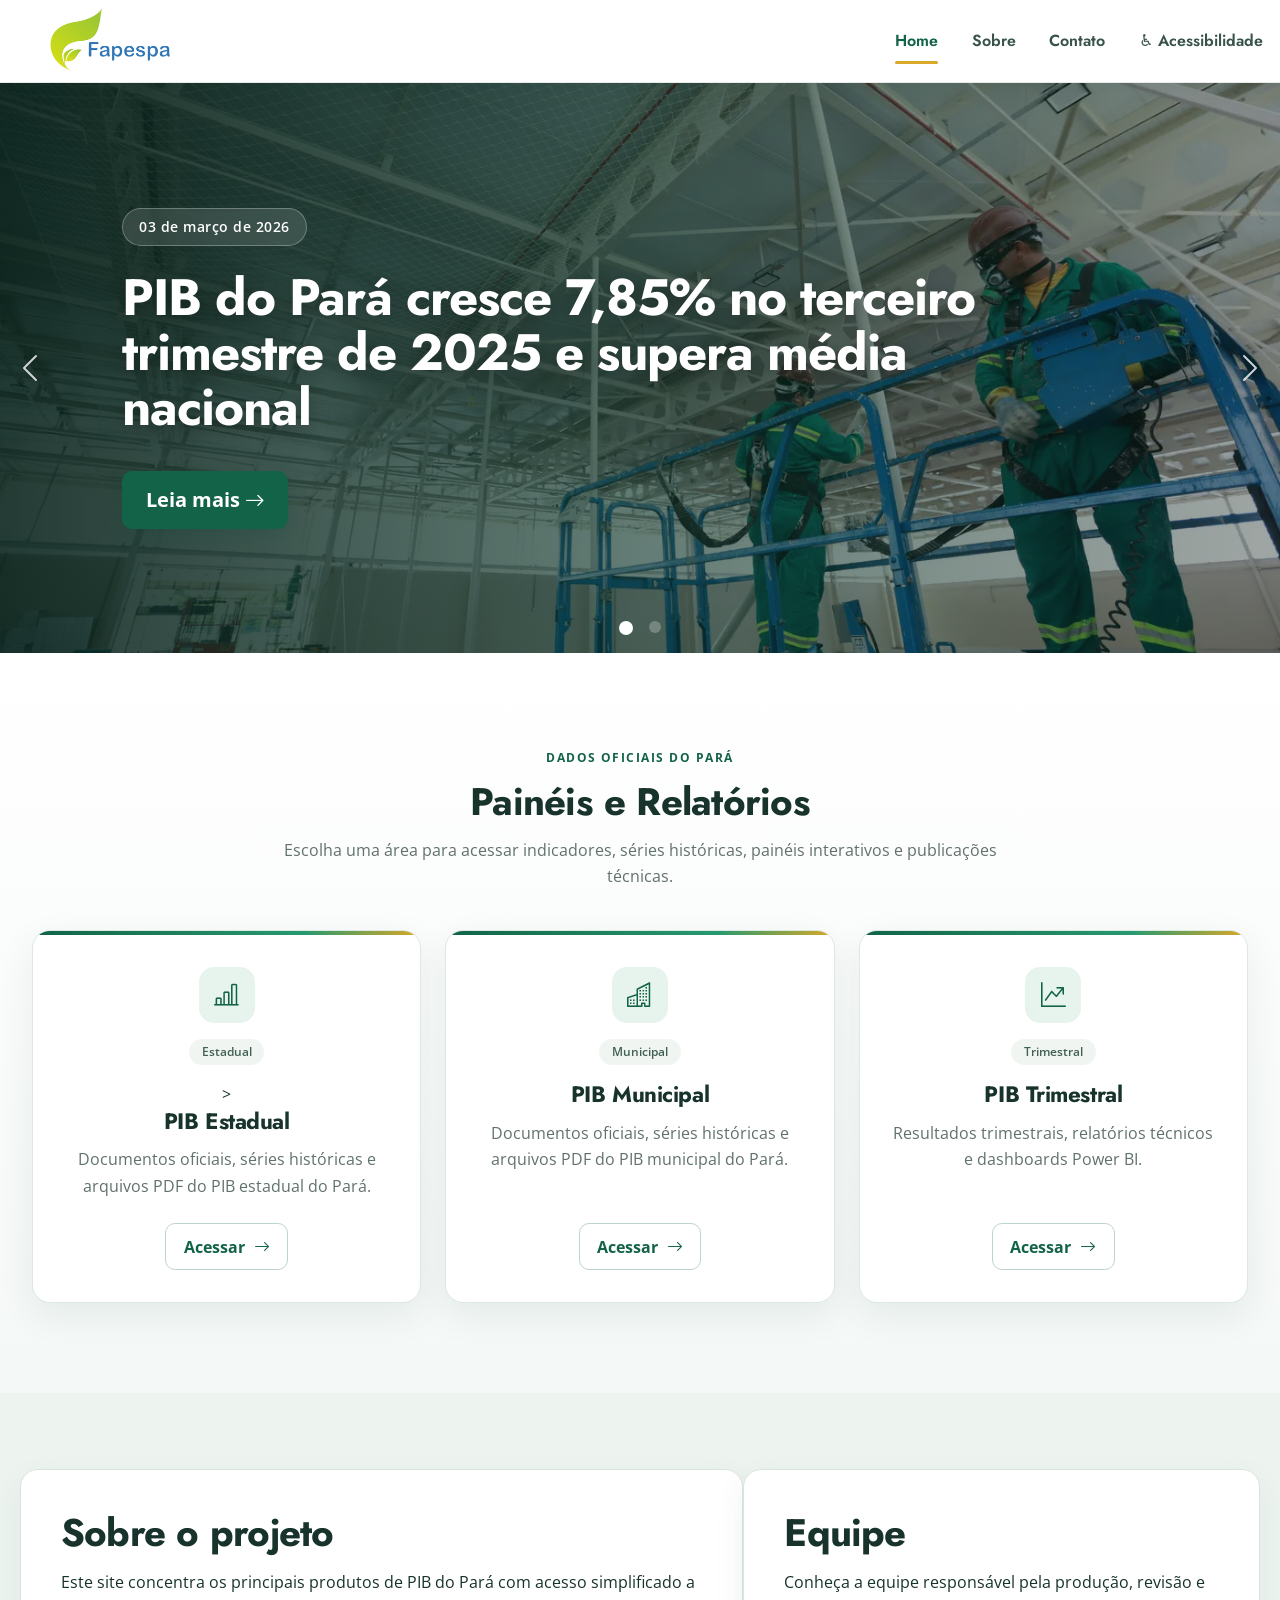
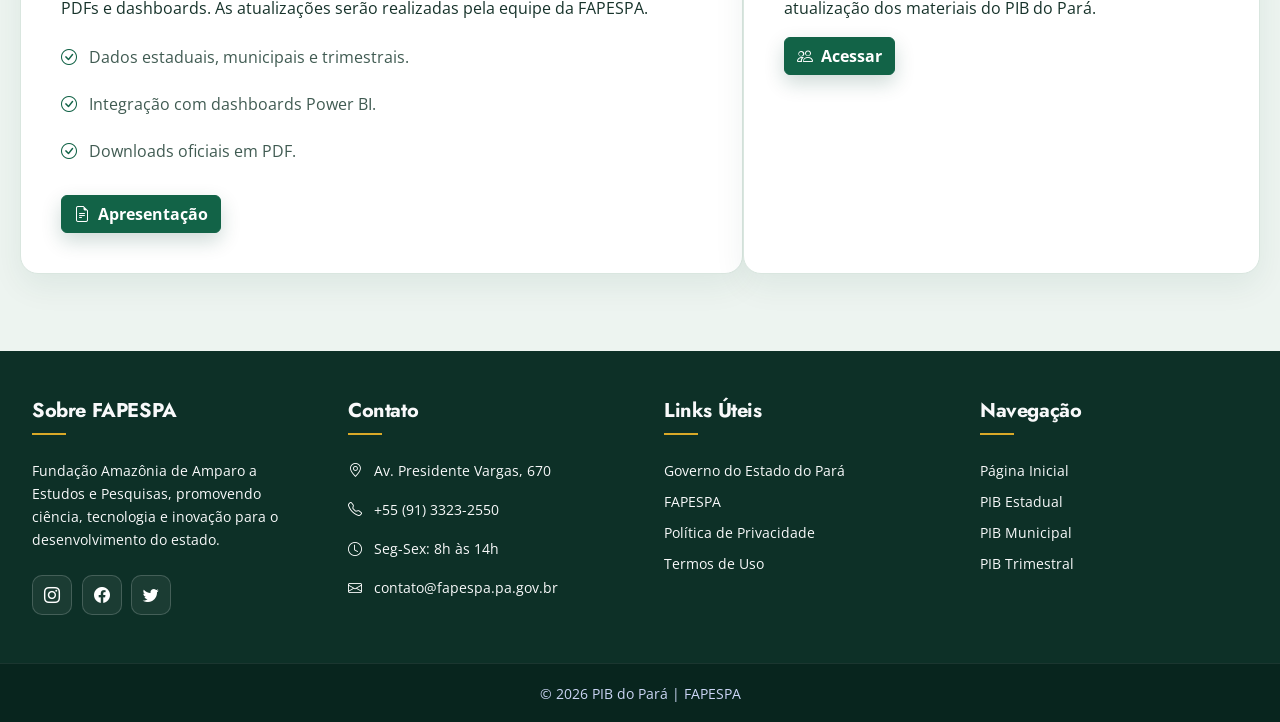
==== index.html @ d7a6f89f "Atualização do modal apresentação I" ====
<!-- 
  ========================================
  SITE PIB DO PARÁ - PÁGINA PRINCIPAL
  ========================================
  
  Este arquivo é a página inicial (index.html) do portal PIB do Pará.
  Ele contém toda a estrutura HTML que organiza e exibe o conteúdo do site.
-->

<!DOCTYPE html>
<!-- Declaração do tipo de documento HTML5 - informa ao navegador que este é um documento HTML moderno -->

<html lang="pt-br">
<!-- Tag raiz do documento HTML. O atributo lang="pt-br" indica que o conteúdo está em português brasileiro,
     ajudando leitores de tela e mecanismos de busca a identificarem o idioma -->

<head>
  <!-- A seção <head> contém metadados e recursos que não são exibidos diretamente na página,
       mas são essenciais para o funcionamento, SEO e carregamento de estilos/fontes -->

  <!-- ========== METADADOS BÁSICOS ========== -->

  <meta charset="utf-8" />
  <!-- Define a codificação de caracteres como UTF-8, permitindo acentos, símbolos especiais e caracteres de todos os idiomas -->

  <meta name="viewport" content="width=device-width, initial-scale=1" />
  <!-- Configuração essencial para responsividade (design adaptável a diferentes telas).
       width=device-width: faz a largura da página se ajustar à largura da tela do dispositivo
       initial-scale=1: define o zoom inicial como 100% (sem ampliação ou redução) -->

  <title>PIB do Pará | FAPESPA</title>
  <!-- Título que aparece na aba do navegador e é usado por mecanismos de busca como Google -->

  <meta name="description" content="PIB do Pará: estadual, municipal e trimestral. Dashboards e PDFs oficiais." />
  <!-- Descrição curta do site que aparece nos resultados de busca do Google.
       Importante para SEO (otimização para mecanismos de busca) -->

  <!-- ========== OTIMIZAÇÃO DE FONTES (GOOGLE FONTS) ========== -->

  <link rel="preconnect" href="https://fonts.googleapis.com" />
  <link rel="preconnect" href="https://fonts.gstatic.com" crossorigin />
  <!-- Estas tags "preconnect" estabelecem conexão antecipada com os servidores do Google Fonts,
       acelerando o carregamento das fontes ao estabelecer a conexão TCP antes de baixar os arquivos -->

  <link href="https://fonts.googleapis.com/css2?family=Jost:wght@500;600;700&family=Open+Sans:wght@400;600&display=swap"
    rel="stylesheet" />
  <!-- Importa duas famílias de fontes do Google:
       - Jost: usada para títulos e cabeçalhos (pesos 500, 600, 700)
       - Open Sans: usada para textos do corpo (pesos 400, 600)
       display=swap: mostra texto em fonte padrão enquanto a fonte personalizada carrega, evitando tela em branco -->

  <!-- ========== BIBLIOTECAS CSS EXTERNAS ========== -->

  <link href="https://cdn.jsdelivr.net/npm/bootstrap@5.3.2/dist/css/bootstrap.min.css" rel="stylesheet" />
  <!-- Bootstrap 5.3.2: framework CSS que fornece componentes prontos (botões, cards, grid, navbar, etc)
       CDN (Content Delivery Network): servidor externo otimizado para distribuição rápida de arquivos -->

  <link href="https://cdn.jsdelivr.net/npm/bootstrap-icons@1.11.3/font/bootstrap-icons.css" rel="stylesheet" />
  <!-- Bootstrap Icons: biblioteca de ícones vetoriais (como check-circle, people, arrow-up, etc)
       Usados em todo o site para melhorar a comunicação visual -->

  <link href="css/style.css" rel="stylesheet" />
  <!-- Arquivo CSS personalizado do site, contendo estilos específicos que complementam ou sobrescrevem o Bootstrap -->

</head>

<body class="home-page">
  <!-- A seção <body> contém todo o conteúdo visível da página -->

  <!-- ========================================
       NAVEGAÇÃO (NAVBAR)
       ======================================== -->

  <nav class="navbar navbar-expand-lg bg-white navbar-light sticky-top p-0" id="navbar">
    <!-- Barra de navegação principal do site
         - navbar: classe Bootstrap para criar menu de navegação
         - navbar-expand-lg: menu colapsa em telas menores que "large" (992px), mostrando ícone hambúrguer
         - bg-white: fundo branco
         - navbar-light: texto escuro (para contraste com fundo claro)
         - sticky-top: menu fica fixo no topo ao rolar a página
         - p-0: remove padding padrão
         - id="navbar": identificador único para possível manipulação via JavaScript -->

    <a href="https://www.fapespa.pa.gov.br/" target="_blank" rel="noopener noreferrer"
      class="navbar-brand d-flex align-items-center px-4 px-lg-5">
      <!-- Link da logo/marca da FAPESPA
           - target="_blank": abre em nova aba
           - navbar-brand: estilo Bootstrap para logo
           - d-flex align-items-center: usa Flexbox para alinhar verticalmente ao centro
           - px-4 px-lg-5: padding horizontal de 4 unidades (mobile) e 5 unidades (large screens) -->

      <img src="img/fapespa2.png" alt="FAPESPA - Fundação Amazônia de Amparo a Estudos e Pesquisas" class="navbar-logo"
        data-i18n-alt="nav_fapespa">
      <!-- Logo da instituição em imagem
           - navbar-logo: classe personalizada para estilos no CSS
           - alt: texto alternativo para acessibilidade e SEO
           - data-i18n-alt: atributo personalizado para internações futuras -->
    </a>

    <button type="button" class="navbar-toggler me-4" data-bs-toggle="collapse" data-bs-target="#navbarCollapse"
      aria-label="Alternar navegação">
      <!-- Botão hambúrguer que aparece em telas pequenas para mostrar/esconder o menu
           - navbar-toggler: estilo Bootstrap para botão de colapso
           - me-4: margem direita de 4 unidades
           - data-bs-toggle="collapse": funcionalidade Bootstrap para colapsar/expandir elementos
           - data-bs-target="#navbarCollapse": indica qual elemento será controlado (o menu com id navbarCollapse)
           - aria-label: descrição para leitores de tela (acessibilidade) -->

      <span class="navbar-toggler-icon"></span>
      <!-- Ícone visual do hambúrguer (três linhas horizontais) -->
    </button>

    <div class="collapse navbar-collapse" id="navbarCollapse">
      <!-- Container do menu de navegação que colapsa em telas pequenas
           - collapse navbar-collapse: classes Bootstrap para comportamento de colapso
           - id="navbarCollapse": identificador referenciado pelo botão hambúrguer -->

      <ul class="navbar-nav ms-auto p-4 p-lg-0">
        <!-- Lista de itens de navegação
             - navbar-nav: estilo Bootstrap para lista de navegação
             - ms-auto: margem esquerda automática, empurrando o menu para a direita
             - p-4 p-lg-0: padding de 4 unidades em mobile, 0 em large screens -->

        <li class="nav-item"><a class="nav-link active" href="index.html" data-i18n="menu_home">Home</a></li>
        <!-- Item de menu ativo (página atual)
             - nav-item: wrapper do item de navegação
             - nav-link: estilo do link
             - active: indica que esta é a página atual (visual destacado) -->

        <li class="nav-item"><a class="nav-link" href="#sobre">Sobre</a></li>
        <!-- Link âncora que rola suavemente até a seção #sobre na mesma página -->

        <li class="nav-item"><a class="nav-link" href="#contato">Contato</a></li>
        <!-- Link âncora que rola até a seção de contato no rodapé -->

        <li class="nav-item dropdown d-none">
          <!-- Item de menu dropdown (seletor de idioma) - atualmente oculto com d-none
               d-none: display none (não é exibido, preparado para implementação futura) -->

          <button class="nav-link dropdown-toggle bg-transparent border-0" id="langDropdown" type="button"
            data-bs-toggle="dropdown" aria-expanded="false">
            <!-- Botão para abrir menu de idiomas
                 - dropdown-toggle: adiciona seta indicativa de dropdown
                 - bg-transparent border-0: sem fundo e sem borda (aparência de link)
                 - data-bs-toggle="dropdown": ativa funcionalidade de dropdown do Bootstrap
                 - aria-expanded: estado do dropdown para leitores de tela -->

            🌐 <span data-i18n="menu_idioma">Idioma</span>
            <!-- Emoji de globo + texto "Idioma" -->
          </button>

          <ul class="dropdown-menu">
            <!-- Menu suspenso com opções de idioma -->
            <li><a class="dropdown-item lang-option" data-lang="pt" href="#">Português</a></li>
            <li><a class="dropdown-item lang-option" data-lang="en" href="#">English</a></li>
            <li><a class="dropdown-item lang-option" data-lang="es" href="#">Español</a></li>
            <!-- data-lang: atributo personalizado para identificar o idioma selecionado via JavaScript -->
          </ul>
        </li>

        <li class="nav-item position-relative">
          <!-- Item de menu de acessibilidade
               - position-relative: permite posicionamento absoluto do submenu em relação a este elemento -->

          <button id="acess-open-btn" class="nav-link border-0 bg-transparent" title="Acessibilidade"
            onclick="toggleAccessibilityMenu(event);" type="button">
            <!-- Botão que abre o menu de acessibilidade
                 - title: tooltip que aparece ao passar o mouse
                 - onclick: chama função JavaScript ao clicar -->

            ♿ <span class="d-none d-lg-inline">Acessibilidade</span>
            <!-- Símbolo universal de acessibilidade + texto
                 - d-none: oculta em mobile
                 - d-lg-inline: exibe como inline em telas large (mostra só ícone em mobile, ícone+texto em desktop) -->
          </button>

          <div id="acessibilidadeMenu" class="acess-dropdown" style="display:none;">
            <!-- Menu dropdown de acessibilidade (inicialmente oculto)
                 Este menu oferece múltiplas opções para pessoas com diferentes necessidades de acessibilidade -->

            <!-- SEÇÃO: VISÃO -->
            <div class="acess-section-title">Visão</div>
            <!-- Título da seção -->

            <div class="acess-row">
              <!-- Container horizontal para botões -->

              <button id="acess-contrast" class="acess-control" type="button">Alto contraste</button>
              <!-- Aumenta o contraste de cores para pessoas com baixa visão -->

              <button id="acess-night" class="acess-control" type="button">Modo noturno</button>
              <!-- Tema escuro para reduzir cansaço visual -->
            </div>

            <!-- SEÇÃO: CORES -->
            <div class="acess-section-title">Cores</div>
            <div class="acess-row">
              <button id="acess-grayscale" class="acess-control" type="button">Escala em Cinza</button>
              <!-- Remove cores, útil para alguns tipos de daltonismo -->
            </div>

            <!-- SEÇÃO: TAMANHO DA FONTE -->
            <div class="acess-section-title">Tamanho da Fonte</div>
            <div class="acess-row">
              <button id="font-dec" class="acess-control" type="button">A-</button>
              <!-- Diminui o tamanho da fonte -->

              <button id="font-reset" class="acess-control" type="button">A</button>
              <!-- Restaura tamanho padrão -->

              <button id="font-inc" class="acess-control" type="button">A+</button>
              <!-- Aumenta o tamanho da fonte -->
            </div>

            <!-- SEÇÃO: DALTONISMO -->
            <div class="acess-section-title">Daltonismo</div>
            <!-- Filtros de cor para diferentes tipos de daltonismo (cegueira de cores) -->
            <div class="acess-row">
              <button id="dalton-prot" class="acess-control" type="button">Protanopia</button>
              <!-- Dificuldade em distinguir vermelho -->

              <button id="dalton-deut" class="acess-control" type="button">Deuteranopia</button>
              <!-- Dificuldade em distinguir verde -->

              <button id="dalton-trit" class="acess-control" type="button">Tritanopia</button>
              <!-- Dificuldade em distinguir azul -->

              <button id="dalton-off" class="acess-control" type="button">Normal</button>
              <!-- Desativa filtros de daltonismo -->
            </div>

            <!-- SEÇÃO: LEITURA & LEGIBILIDADE -->
            <div class="acess-section-title">Leitura &amp; Legibilidade</div>
            <!-- &amp; é a entidade HTML para o caractere & (evita confusão com sintaxe HTML) -->
            <div class="acess-row">
              <button id="acess-dislexia" class="acess-control" type="button">Modo Dislexia</button>
              <!-- Fonte especial projetada para facilitar leitura de pessoas com dislexia -->

              <button id="acess-reading" class="acess-control" type="button">Modo Leitura</button>
              <!-- Layout simplificado para foco na leitura -->

              <button id="acess-links" class="acess-control" type="button">Destacar Links</button>
              <!-- Torna links mais visíveis -->
            </div>

            <!-- SEÇÃO: MOVIMENTO -->
            <div class="acess-section-title">Movimento</div>
            <div class="acess-row">
              <button id="reduce-motion" class="acess-control" type="button">Reduzir Animações</button>
              <!-- Remove animações, útil para pessoas com sensibilidade a movimento -->
            </div>

            <!-- SEÇÃO: GERAL -->
            <div class="acess-section-title">Geral</div>
            <div class="acess-row">
              <button id="acess-reset" class="acess-control acess-reset" type="button">Restaurar Tudo</button>
              <!-- Reseta todas as configurações de acessibilidade aos valores padrão -->
            </div>
          </div>
        </li>
      </ul>
    </div>
  </nav>

  <!-- ========================================
       CARROSSEL DE NOTÍCIAS
       ======================================== -->

  <div id="newsCarousel" class="carousel slide carousel-fade" data-bs-ride="carousel" data-bs-interval="5000">
    <!-- Carrossel Bootstrap para exibir notícias em destaque
         - carousel slide: componente Bootstrap de carrossel
         - carousel-fade: transição suave com fade (alternativa: sem essa classe usa slide horizontal)
         - data-bs-ride="carousel": inicia automaticamente ao carregar a página
         - data-bs-interval="5000": tempo em ms entre transições (5 segundos) -->

    <!-- Indicadores (bolinhas) -->
    <div class="carousel-indicators">
      <button type="button" data-bs-target="#newsCarousel" data-bs-slide-to="0" class="active" aria-current="true"
        aria-label="Notícia 1"></button>
      <button type="button" data-bs-target="#newsCarousel" data-bs-slide-to="1" aria-label="Notícia 2"></button>
    </div>

    <!-- Slides do carrossel -->
    <div class="carousel-inner">

      <!-- SLIDE 1 -->
      <div class="carousel-item active">
        <!-- Item ativo do carrossel (primeiro slide sempre tem class="active") -->

        <img src="img/pib_crescimento_para.png" class="d-block w-100 carousel-image"
          alt="PIB do Pará cresce 7,85% no terceiro trimestre de 2025">
        <!-- Imagem de fundo do slide
             - d-block: display block
             - w-100: largura 100%
             - carousel-image: classe personalizada para ajustes no CSS -->

        <div class="carousel-overlay"></div>
        <!-- Overlay escuro sobre a imagem para melhorar legibilidade do texto -->

        <div class="carousel-caption d-flex flex-column justify-content-center h-100">
          <!-- Container do conteúdo do slide
               - carousel-caption: classe Bootstrap para legendas
               - d-flex flex-column: Flexbox em coluna
               - justify-content-center: centraliza verticalmente
               - h-100: altura 100% -->

          <div class="carousel-content">
            <span class="carousel-date">03 de março de 2026</span>
            <!-- Data da notícia -->

            <h2 class="carousel-title">PIB do Pará cresce 7,85% no terceiro trimestre de 2025 e supera média nacional
            </h2>
            <!-- Título da notícia -->

            <a href="https://www.fapespa.pa.gov.br/2026/03/03/pib-do-para-cresce-785-no-terceiro-trimestre-de-2025-e-supera-media-nacional/"
              target="_blank" rel="noopener noreferrer" class="btn btn-light btn-lg mt-3">
              Leia mais <i class="bi bi-arrow-right"></i>
            </a>
            <!-- Botão que leva para a página da notícia
                 - target="_blank": abre em nova aba
                 - bi bi-arrow-right: ícone de seta do Bootstrap Icons -->
          </div>
        </div>
      </div>

      <!-- SLIDE 2 -->
      <div class="carousel-item">
        <!-- Segundo slide do carrossel -->

        <img src="img/novos_produtos_economia.png" class="d-block w-100 carousel-image"
          alt="Fapespa apresenta novos produtos estatísticos sobre a economia do Pará">
        <!-- Imagem de fundo do segundo slide -->

        <div class="carousel-overlay"></div>
        <!-- Overlay escuro sobre a imagem para melhorar legibilidade do texto -->

        <div class="carousel-caption d-flex flex-column justify-content-center h-100">
          <!-- Container do conteúdo do slide -->

          <div class="carousel-content">
            <span class="carousel-date">29 de dezembro de 2025</span>
            <!-- Data da notícia -->

            <h2 class="carousel-title">Fapespa apresenta novos produtos estatísticos sobre a economia do Pará</h2>
            <!-- Título da notícia -->

            <a href="https://www.fapespa.pa.gov.br/2025/12/19/fapespa-apresenta-novos-produtos-estatisticos-sobre-a-economia-do-para/"
              target="_blank" rel="noopener noreferrer" class="btn btn-light btn-lg mt-3">
              Leia mais <i class="bi bi-arrow-right"></i>
            </a>
            <!-- Botão que leva para a página da notícia no site da FAPESPA -->
          </div>
        </div>
      </div>

    </div>

    <!-- Controles de navegação (setas) -->
    <button class="carousel-control-prev" type="button" data-bs-target="#newsCarousel" data-bs-slide="prev">
      <span class="carousel-control-prev-icon" aria-hidden="true"></span>
      <span class="visually-hidden">Anterior</span>
    </button>
    <button class="carousel-control-next" type="button" data-bs-target="#newsCarousel" data-bs-slide="next">
      <span class="carousel-control-next-icon" aria-hidden="true"></span>
      <span class="visually-hidden">Próximo</span>
    </button>
  </div>

  <!-- ========================================
       CONTEÚDO PRINCIPAL (MAIN)
       ======================================== -->

  <main>
    <!-- Tag semântica HTML5 que identifica o conteúdo principal da página
         Melhora acessibilidade e SEO ao indicar claramente onde está o conteúdo central -->

    <!-- ========================================
         SEÇÃO: PAINÉIS E RELATÓRIOS
         ======================================== -->

    <section class="products-section">
      <!-- Primeira seção de conteúdo principal
           - pt-5: padding-top de 5 unidades (espaço superior)
           - pb-5: padding-bottom de 5 unidades (espaço inferior)
           - mt-2: margin-top de 2 unidades (pequeno espaço do header) -->

      <div class="container">
        <!-- Container Bootstrap para centralizar e limitar largura -->

        <div class="section-heading text-center">
          <span class="section-eyebrow">Dados oficiais do Pará</span>
          <h2 class="section-title">Painéis e Relatórios</h2>
          <p>Escolha uma área para acessar indicadores, séries históricas, painéis interativos e publicações técnicas.
          </p>
        </div>
        <!-- Título da seção
             - section-title: classe personalizada do style.css
             - text-center: centraliza o texto -->

        <div class="row g-4 justify-content-center">
          <!-- Sistema de grid do Bootstrap
               - row: inicia uma linha do grid (sistema de 12 colunas)
               - g-4: gap (espaçamento) de 4 unidades entre as colunas -->

          <!-- ========== CARD 1: PIB ESTADUAL ========== -->

          <div class="col-lg-4 col-md-6">
            <!-- Define largura da coluna em diferentes breakpoints:
                 - col-lg-3: em telas large (≥992px), ocupa 3 de 12 colunas (25% = 4 cards por linha)
                 - col-md-6: em telas medium (≥768px), ocupa 6 de 12 colunas (50% = 2 cards por linha)
                 - Em mobile (<768px), ocupa 12 colunas (100% = 1 card por linha) -->

            <div class="card product-card h-100 card-hover">
              <!-- Card (componente Bootstrap que cria caixas de conteúdo)
                   - h-100: height 100% (todos os cards ficam com mesma altura na linha)
                   - shadow-sm: sombra suave para dar profundidade
                   - border-0: remove borda padrão
                   - card-hover: classe personalizada para efeito ao passar mouse (definida no CSS)
                   - style inline: cor de fundo cinza-azulado e texto branco -->

              <div class="card-body d-flex flex-column text-center">
                <!-- Corpo do card
                     - card-body: padding interno padrão do Bootstrap
                     - d-flex flex-column: Flexbox em coluna (itens empilhados verticalmente)
                     - text-center: centraliza o texto -->

                <span class="product-icon" aria-hidden="true"><i class="bi bi-bar-chart-line"></i></span>
                <span class="badge rounded-pill mb-3">Estadual</span>>
                <!-- Badge (etiqueta/rótulo)
                     - rounded-pill: formato arredondado (pílula)
                     - mb-3: margin-bottom de 3 unidades
                     - style: fundo branco semi-transparente (30% de opacidade) -->

                <h5 class="card-title">PIB Estadual</h5>
                <!-- Título do card -->

                <p class="card-text">Documentos oficiais, séries históricas e arquivos PDF do PIB estadual do Pará.</p>
                <!-- Texto descritivo do card -->

                <a href="pib-estadual/index.html" class="btn product-link mt-auto">Acessar <i
                    class="bi bi-arrow-right"></i></a>
                <!-- Link estilizado como botão
                     - btn btn-light: botão Bootstrap com fundo claro
                     - btn-sm: tamanho pequeno
                     - mt-auto: margin-top automática (empurra o botão para o final do card, mesmo que o texto seja diferente)
                     - align-self-center: centraliza o botão horizontalmente dentro do flex container -->
              </div>
            </div>
          </div>

          <!-- ========== CARD 2: PIB MUNICIPAL ========== -->
          <!-- Estrutura idêntica ao Card 1, apenas com conteúdo diferente -->

          <div class="col-lg-4 col-md-6">
            <div class="card product-card h-100 card-hover">
              <div class="card-body d-flex flex-column text-center">
                <span class="product-icon" aria-hidden="true"><i class="bi bi-buildings"></i></span>
                <span class="badge rounded-pill mb-3">Municipal</span>
                <h5 class="card-title">PIB Municipal</h5>
                <p class="card-text">Documentos oficiais, séries históricas e arquivos PDF do PIB municipal do Pará.</p>
                <a href="pib-municipal/index.html" class="btn product-link mt-auto">Acessar <i
                    class="bi bi-arrow-right"></i></a>
              </div>
            </div>
          </div>

          <!-- ========== CARD 3: PIB TRIMESTRAL ========== -->

          <div class="col-lg-4 col-md-6">
            <div class="card product-card h-100 card-hover">
              <div class="card-body d-flex flex-column text-center">
                <span class="product-icon" aria-hidden="true"><i class="bi bi-graph-up-arrow"></i></span>
                <span class="badge rounded-pill mb-3">Trimestral</span>
                <h5 class="card-title">PIB Trimestral</h5>
                <p class="card-text">Resultados trimestrais, relatórios técnicos e dashboards Power BI.</p>
                <a href="pib-trimestral/index.html" class="btn product-link mt-auto">Acessar <i
                    class="bi bi-arrow-right"></i></a>
              </div>
            </div>
          </div>

        </div>
      </div>
    </section>

    <!-- ========================================
         SEÇÃO: SOBRE O PROJETO + EQUIPE
         ======================================== -->

    <section class="py-5 section-muted" id="sobre">
      <!-- Segunda seção principal
           - py-5: padding vertical (top e bottom) de 5 unidades
           - section-muted: classe personalizada que adiciona fundo cinza claro (definida no CSS)
           - id="sobre": âncora para navegação (quando clicar em "Sobre" no menu, rola até aqui) -->

      <div class="container">
        <div class="row align-items-start g-4">
          <!-- Row com alinhamento e gap
               - align-items-start: alinha os itens no topo (ao invés de centralizar verticalmente)
               - g-4: gap de 4 unidades entre colunas -->

          <!-- ========== COLUNA 1: SOBRE O PROJETO ========== -->

          <div class="col-lg-7 about-panel">
            <!-- Em telas large, ocupa 7 de 12 colunas (58,3% da largura)
                 Em mobile, ocupa 12 colunas (100%) -->

            <h2 class="section-title">Sobre o projeto</h2>
            <!-- Título da subseção -->

            <p>Este site concentra os principais produtos de PIB do Pará com acesso simplificado a PDFs e dashboards. As
              atualizações serão realizadas pela equipe da FAPESPA.</p>
            <!-- Parágrafo descritivo -->

            <ul class="list-clean">
              <!-- Lista não ordenada
                   - list-clean: classe personalizada do CSS que remove marcadores de lista padrão -->

              <li class="mb-2"><i class="bi bi-check-circle me-2 text-primary"></i> Dados estaduais, municipais e
                trimestrais.</li>
              <!-- Item de lista com ícone
                   - mb-2: margin-bottom de 2 unidades
                   - bi bi-check-circle: ícone de círculo com check do Bootstrap Icons
                   - me-2: margin-right de 2 unidades (espaço entre ícone e texto)
                   - text-primary: cor primária (azul) -->

              <li class="mb-2"><i class="bi bi-check-circle me-2 text-primary"></i> Integração com dashboards Power BI.
              </li>
              <li class="mb-2"><i class="bi bi-check-circle me-2 text-primary"></i> Downloads oficiais em PDF.</li>
            </ul>

            <button class="btn btn-primary mt-2" type="button" data-bs-toggle="modal"
              data-bs-target="#apresentacaoModal">
              <i class="bi bi-file-earmark-text me-2"></i>Apresentação
            </button>
          </div>

          <!-- ========== COLUNA 2: EQUIPE ========== -->

          <div class="col-lg-5 team-panel" id="equipe">
            <!-- Em telas large, ocupa 5 de 12 colunas (41,7% da largura)
                 id="equipe": âncora para possível navegação futura -->

            <h2 class="section-title">Equipe</h2>

            <p class="mb-3">Conheça a equipe responsável pela produção, revisão e atualização dos materiais do PIB do
              Pará.</p>
            <!-- mb-3: margin-bottom de 3 unidades -->

            <button class="btn btn-primary" type="button" data-bs-toggle="modal" data-bs-target="#equipeModal">
              <!-- Botão que abre o modal de equipe
                   - btn btn-primary: botão Bootstrap com cor primária (azul)
                   - type="button": especifica que é um botão (não submit de formulário)
                   - data-bs-toggle="modal": ativa funcionalidade de modal do Bootstrap
                   - data-bs-target="#equipeModal": indica qual modal abrir (elemento com id equipeModal) -->

              <i class="bi bi-people me-2"></i>Acessar
              <!-- Ícone de pessoas + texto "Acessar" -->
            </button>
          </div>
        </div>
      </div>
    </section>
  </main>

  <!-- ========================================
       MODAL: APRESENTAÇÃO
       ======================================== -->

  <div class="modal fade" id="apresentacaoModal" tabindex="-1" aria-labelledby="apresentacaoModalLabel"
    aria-hidden="true">
    <div class="modal-dialog modal-xl modal-dialog-centered modal-dialog-scrollable apresentacao-modal-dialog">
      <div class="modal-content apresentacao-modal-content">
        <div class="modal-header apresentacao-modal-header border-0">
          <div class="apresentacao-modal-heading">
            <h2 class="modal-title h4 mb-1" id="apresentacaoModalLabel">Apresentação</h2>
            <p class="apresentacao-modal-subtitle mb-0">Contexto institucional e técnico do projeto PIB do Pará</p>
          </div>
          <button type="button" class="btn-close apresentacao-modal-close" data-bs-dismiss="modal"
            aria-label="Fechar"></button>
        </div>

        <div class="modal-body apresentacao-modal-body">
          <div class="apresentacao-copy">
            <p>A Fundação Amazônia de Amparo a Estudos e Pesquisas (FAPESPA) tem como atribuição produzir, articular e
              disseminar conhecimento estratégico para subsidiar o planejamento e a formulação de políticas públicas
              voltadas ao desenvolvimento econômico, social e ambiental do Estado do Pará.</p>

            <p>Para isso, desenvolve metodologias próprias, elabora indicadores e realiza estudos econômicos sobre o
              Estado, seus municípios e Regiões de Integração. Os resultados são disponibilizados em diferentes
              formatos, como Informes Técnicos, Relatórios de Pesquisa, Artigos, dashboards para consulta pública e
              bancos de dados estruturados, assegurando acesso ágil, transparente e qualificado à informação.</p>

            <p>A Diretoria de Estatística e de Tecnologia e Gestão da Informação (DETGI) é uma diretoria estratégica da
              FAPESPA. Conforme estabelecido pela Lei Complementar Estadual do Pará nº 061 de 24 de julho de 2007,
              alterada pela Lei Complementar nº 098 de 1º de janeiro de 2015, a DETGI tem entre suas missões a de manter
              uma base de dados de informações de qualidade e desenvolver estudos e pesquisas nas áreas de estatística e
              economia aplicada.</p>

            <div class="apresentacao-organization">
              <p>Para cumprir suas competências, a DETGI está organizada em duas coordenadorias principais:</p>

              <ul>
                <li>Coordenadoria de Estatística e Disseminação de Informação (CEDI)</li>
                <li>Coordenadoria de Estatística Econômica e Contas Regionais (CEECR)</li>
              </ul>
            </div>

            <p>A CEECR, em particular, é responsável por planejar, coordenar e executar estudos e pesquisas em
              estatística aplicada, incluindo pesquisas periódicas, tratamento de informações estatísticas e a
              coordenação da sistematização e atualização de uma base de dados estatísticos, sempre dando publicidade
              dos seus produtos, sejam eles físicos ou digitais.</p>

            <p>Entre os produtos de destaque da CEECR, estão o PIB Regional, o PIB Municipal e o PIB Trimestral do
              Estado do Pará. O projeto tem como foco a elaboração das Contas Regionais, com ênfase na estimativa do PIB
              estadual e municipal e no acompanhamento sistemático das atividades produtivas por meio de séries
              temporais de curto, médio e longo prazo.</p>

            <p>Estes são resultados de estudos e estimativas da produção local pela ótica da oferta, realizadas em
              parceria com o Instituto Brasileiro de Geografia e Estatística (IBGE), conforme Caderno Metodológico. Tais
              indicadores são essenciais para o desempenho econômico, subsidiando estudos, análises e tomadas de
              decisões por agentes econômicos, gestores públicos na formulação de políticas, o setor privado em suas
              escolhas e contribuindo para o avanço acadêmico e científico.</p>

            <p>A CEECR também gerencia outros projetos de Pesquisa, Desenvolvimento e Inovação (PD&amp;I), como a “POF
              Marabá” (Pesquisa de Orçamento Familiar, para mensuração do índice de preço do consumidor e do custo da
              cesta básica de consumo familiar de Marabá), em parceria com a LAINC (Laboratório de inflação e Custo de
              Vida da UNIFESSPA) e estatísticas consolidadas e experimentais na construção de Contas Econômicas
              Integradas e consolidação das Tabelas de Recursos e Usos – TRU, em parceria com a LACAM (Laboratório de
              Contas Regionais na Amazônia da UNIFESSPA).</p>

            <p>Além disso, há pesquisas recentes relacionadas à Bioeconomia da Sociobiodiversidade que visa dar
              efetividade aos eixos temáticos da Estratégia Estadual de Bioeconomia, fixada pelo Decreto nº 1.943/2021.
              O destaque dessa área de atuação é a criação da "Rede Pará sobre Contas Regionais e Bioeconomia",
              estabelecida por meio do Termo de Cooperação Técnica nº 001/2025, fruto de uma parceria entre a FAPESPA e
              Universidades Federais situadas no Estado do Pará (UFPA, UNIFESSPA e UFOPA).</p>

            <p>Ao se firmar parcerias como essa, os objetivos incluem o desenvolvimento de ações de ensino, pesquisa e
              extensão para análises em áreas de mútuo interesse, com compartilhamento de dados e informações,
              desenvolvimento de projetos, estudos, pareceres técnicos, relatórios, boletins e outros materiais.
              Promove-se ainda a realização de eventos conjuntos com as entidades convenentes, produzindo e divulgando
              informações e conteúdos científicos para a sociedade paraense, gestores públicos e empreendedores da
              região.</p>

            <p>O propósito dos estudos desenvolvidos coincide na disseminação das informações alinhada com o
              aprimoramento, preservação e qualidade dos dados disponíveis. Desta forma, pode-se auxiliar na melhora da
              sociedade por meio do apoio e subsídio ao planejamento e formulação de políticas públicas voltadas ao
              segmento econômico e social.</p>
          </div>
        </div>
      </div>
    </div>
    <div class="modal-footer">
      <button type="button" class="btn btn-outline-secondary" data-bs-dismiss="modal">Fechar</button>
    </div>
  </div>
  </div>
  </div>

  <!-- ========================================
       MODAL: INFORMAÇÕES DA EQUIPE
       ======================================== -->

  <div class="modal fade" id="equipeModal" tabindex="-1" aria-labelledby="equipeModalLabel" aria-hidden="true">
    <!-- Modal do Bootstrap (janela sobreposta que aparece quando o usuário clica em "Acessar" no botão Equipe)
         - modal fade: componente modal com efeito de transição suave (fade in/out)
         - id="equipeModal": identificador único usado pelo botão através do data-bs-target="#equipeModal"
         - tabindex="-1": remove do fluxo de navegação por Tab (só acessível quando aberto)
         - aria-labelledby="equipeModalLabel": acessibilidade - referencia título do modal para leitores de tela
         - aria-hidden="true": indica que está oculto por padrão (melhora acessibilidade) -->

    <div class="modal-dialog modal-xl modal-dialog-centered modal-dialog-scrollable">
      <!-- Estrutura do diálogo do modal
           - modal-dialog: container do modal com margens laterais
           - modal-xl: tamanho extra-large (ocupa quase toda largura da tela em desktops)
           - modal-dialog-centered: centraliza verticalmente na tela
           - modal-dialog-scrollable: permite scroll interno quando conteúdo é maior que viewport -->

      <div class="modal-content">
        <!-- Container do conteúdo (header + body + footer) -->

        <div class="modal-header border-0">
          <!-- Cabeçalho do modal
               - border-0: remove borda inferior do header (design mais clean) -->

          <button type="button" class="btn-close ms-auto" data-bs-dismiss="modal" aria-label="Fechar"></button>
          <!-- Botão X para fechar
               - btn-close: estilo Bootstrap com ícone X
               - ms-auto: margin-start automático (empurra o botão para direita)
               - data-bs-dismiss="modal": comando Bootstrap que fecha o modal
               - aria-label: descrição do botão para leitores de tela -->
        </div>

        <div class="modal-body p-0">
          <!-- Corpo do modal onde fica o conteúdo principal
               - p-0: padding zero (remove espaços internos, pois o iframe já tem seus próprios espaçamentos) -->

          <iframe src="expediente.html" title="Equipe do PIB do Para"
            style="width: 100%; min-height: 70vh; border: none;"></iframe>
          <!-- Iframe (incorpora outra página HTML dentro desta)
               - src="expediente.html": página externa com lista completa da equipe (direção, coordenação, técnicos, etc)
               - title: descrição do conteúdo do iframe (acessibilidade)
               - width 100%: largura total do container
               - min-height 70vh: altura mínima de 70% da viewport height (altura da tela)
               - border none: remove borda do iframe -->
        </div>

        <div class="modal-footer">
          <!-- Rodapé do modal (área para botões de ação) -->

          <a class="btn btn-outline-secondary" href="expediente.html" target="_blank" rel="noopener noreferrer">Abrir em
            nova aba</a>
          <!-- Link estilizado como botão que abre expediente.html em nova aba
               - btn btn-outline-secondary: botão com borda cinza (secondary) sem preenchimento
               - target="_blank": abre em nova aba
               - rel="noopener noreferrer": segurança - impede que a nova página tenha acesso ao window.opener -->
        </div>
      </div>
    </div>
  </div>

  <!-- ========================================
       RODAPÉ PRINCIPAL (FOOTER)
       ======================================== -->

  <footer class="footer-main" id="contato">
    <!-- Rodapé da página
         - footer-main: classe personalizada do style.css (provavelmente define background escuro, cores, etc)
         - id="contato": âncora para navegação - quando clicar em link #contato, rola até aqui -->

    <div class="container py-5">
      <!-- Container Bootstrap para centralizar conteúdo
           - py-5: padding vertical de 5 unidades (espaço interno superior e inferior) -->

      <div class="row g-5">
        <!-- Sistema de grid Bootstrap
             - row: linha do grid (divide em até 12 colunas)
             - g-5: gap de 5 unidades entre colunas (espaçamento generoso) -->

        <!-- ========== COLUNA 1: SOBRE FAPESPA + REDES SOCIAIS ========== -->

        <div class="col-lg-3 col-md-6">
          <!-- col-lg-3: ocupa 3 de 12 colunas em large (25% da largura = 4 colunas no total)
               col-md-6: ocupa 6 de 12 colunas em medium (50% = 2 colunas)
               Em mobile (<768px), ocupa 12 colunas (100% = 1 coluna) -->

          <h5 class="footer-title mb-4">Sobre FAPESPA</h5>
          <!-- Título da coluna
               - footer-title: classe personalizada do CSS
               - mb-4: margin-bottom de 4 unidades -->

          <p class="small text-light">Fundação Amazônia de Amparo a Estudos e Pesquisas, promovendo ciência, tecnologia
            e inovação para o desenvolvimento do estado.</p>
          <!-- Descrição institucional
               - small: tamanho de fonte reduzido (Bootstrap)
               - text-light: texto claro/branco para contraste com fundo escuro -->

          <div class="social-icons mt-4">
            <!-- Container dos ícones de redes sociais
                 - social-icons: classe personalizada (provavelmente define layout flexbox horizontal)
                 - mt-4: margin-top de 4 unidades -->

            <a href="https://www.instagram.com/fapespa/" target="_blank" rel="noopener noreferrer" class="social-link"
              title="Instagram" aria-label="Instagram">
              <!-- Link para Instagram
                   - target="_blank": abre em nova aba
                   - rel="noopener noreferrer": segurança contra ataques de window.opener e referrer leaking
                   - social-link: classe personalizada (provavelmente estiliza círculo, hover, etc)
                   - title: tooltip que aparece ao passar mouse
                   - aria-label: descrição para leitores de tela -->
              <i class="bi bi-instagram"></i>
              <!-- Ícone do Instagram do Bootstrap Icons -->
            </a>
            <a href="https://www.facebook.com/FapespaPA" target="_blank" rel="noopener noreferrer" class="social-link"
              title="Facebook" aria-label="Facebook">
              <i class="bi bi-facebook"></i>
            </a>
            <a href="https://x.com/fapespa" target="_blank" rel="noopener noreferrer" class="social-link"
              title="Twitter" aria-label="Twitter">
              <i class="bi bi-twitter"></i>
            </a>
          </div>
        </div>

        <!-- ========== COLUNA 2: CONTATO ========== -->

        <div class="col-lg-3 col-md-6">
          <h5 class="footer-title mb-4">Contato</h5>

          <ul class="list-unstyled small text-light">
            <!-- Lista não ordenada
                 - list-unstyled: remove marcadores e padding padrão da lista (Bootstrap)
                 - small: fonte menor
                 - text-light: texto claro -->

            <li class="mb-3">
              <!-- mb-3: margin-bottom de 3 unidades entre itens -->

              <i class="bi bi-geo-alt me-2 text-white"></i>
              <!-- Ícone de localização (pin de mapa)
                   - me-2: margin-right de 2 unidades (espaço entre ícone e texto)
                   - text-white: cor branca pura -->

              <span>Av. Presidente Vargas, 670</span>
              <!-- Endereço físico da FAPESPA -->
            </li>
            <li class="mb-3">
              <i class="bi bi-telephone me-2 text-white"></i>
              <!-- Ícone de telefone -->
              <span>+55 (91) 3323-2550</span>
              <!-- Telefone com código do país e DDD -->
            </li>
            <li class="mb-3">
              <i class="bi bi-clock me-2 text-white"></i>
              <!-- Ícone de relógio -->
              <span>Seg-Sex: 8h às 14h</span>
              <!-- Horário de funcionamento -->
            </li>
            <li>
              <i class="bi bi-envelope me-2 text-white"></i>
              <!-- Ícone de envelope (email) -->

              <a href="mailto:contato@fapespa.pa.gov.br"
                class="text-light text-decoration-none">contato@fapespa.pa.gov.br</a>
              <!-- Link de email
                   - mailto: protocolo que abre programa de email padrão ao clicar
                   - text-decoration-none: remove sublinhado padrão de links -->
            </li>
          </ul>
        </div>

        <!-- ========== COLUNA 3: LINKS ÚTEIS ========== -->

        <div class="col-lg-3 col-md-6">
          <h5 class="footer-title mb-4">Links Úteis</h5>

          <ul class="list-unstyled small">
            <li class="mb-2"><a href="https://www.pa.gov.br/" target="_blank" rel="noopener noreferrer"
                class="text-light text-decoration-none">Governo do Estado do Pará</a></li>
            <!-- Link externo para site oficial do governo estadual -->

            <li class="mb-2"><a href="https://www.fapespa.pa.gov.br/" target="_blank" rel="noopener noreferrer"
                class="text-light text-decoration-none">FAPESPA</a></li>
            <!-- Link externo para site oficial da FAPESPA -->

            <li class="mb-2"><a href="politica-privacidade.html" class="text-light text-decoration-none">Política de
                Privacidade</a></li>
            <!-- Link interno (sem target="_blank") para página de política de privacidade -->

            <li><a href="termos-uso.html" class="text-light text-decoration-none">Termos de Uso</a></li>
            <!-- Link interno para página de termos de uso -->
          </ul>
        </div>

        <!-- ========== COLUNA 4: NAVEGAÇÃO DO SITE ========== -->

        <div class="col-lg-3 col-md-6">
          <h5 class="footer-title mb-4">Navegação</h5>

          <ul class="list-unstyled small">
            <li class="mb-2"><a href="index.html" class="text-light text-decoration-none">Página Inicial</a></li>
            <li class="mb-2"><a href="pib-estadual/index.html" class="text-light text-decoration-none">PIB Estadual</a>
            </li>
            <li class="mb-2"><a href="pib-municipal/index.html" class="text-light text-decoration-none">PIB
                Municipal</a></li>
            <li class="mb-2"><a href="pib-trimestral/index.html" class="text-light text-decoration-none">PIB
                Trimestral</a></li>
          </ul>
          <!-- Links de navegação rápida para todas as páginas principais do site -->
        </div>
      </div>
    </div>
  </footer>

  <!-- ========================================
       RODAPÉ DE COPYRIGHT
       ======================================== -->

  <div class="footer-copyright text-center py-3">
    <!-- Barra de copyright separada (visual mais limpo)
         - footer-copyright: classe personalizada (provavelmente define cor mais escura)
         - text-center: centraliza o texto
         - py-3: padding vertical de 3 unidades -->

    <div class="container">
      <small>© <span data-current-year></span> PIB do Pará | FAPESPA</small>
      <!-- Texto de copyright
           - small: tamanho de fonte reduzido
           - ©: código HTML para símbolo de copyright
           - data-current-year: atributo customizado que será preenchido com ano atual pelo JavaScript (main.js) -->
    </div>
  </div>

  <!-- ========================================
       BOTÃO: VOLTAR AO TOPO
       ======================================== -->

  <button id="btnTop" title="Voltar ao topo" aria-label="Voltar ao topo" type="button">
    <!-- Botão de retorno ao topo da página (aparece após scroll)
         - id="btnTop": identificador usado pelo JavaScript (main.js) para controlar visibilidade e ação
         - title: tooltip que aparece ao passar o mouse
         - aria-label: descrição para leitores de tela (acessibilidade)
         - type="button": especifica que é um botão (não submit de formulário)
         
         FUNCIONAMENTO (controlado pelo JavaScript):
         - Inicialmente invisível (display: none ou opacity: 0)
         - Aparece quando usuário rola a página mais de 300px para baixo
         - Ao clicar, faz scroll suave de volta ao topo (window.scrollTo ou similar)
         - Estilização definida no style.css (#btnTop):
           * position: fixed (fixo na tela mesmo ao rolar)
           * bottom/right: posicionado no canto inferior direito
           * Fundo azul circular com ícone branco
           * Efeito hover com transição suave -->

    <i class="bi bi-arrow-up"></i>
    <!-- Ícone de seta para cima do Bootstrap Icons -->
  </button>

  <!-- ========================================
       SCRIPTS JAVASCRIPT
       ======================================== -->

  <script src="https://cdn.jsdelivr.net/npm/bootstrap@5.3.2/dist/js/bootstrap.bundle.min.js"></script>
  <!-- Bootstrap JavaScript Bundle (arquivo oficial via CDN)
       - Contém JavaScript do Bootstrap + Popper.js (biblioteca de posicionamento)
       - Necessário para componentes interativos: navbar collapse, modals, dropdowns, tooltips, etc
       - Versão 5.3.2 (mantém compatibilidade com CSS Bootstrap importado no <head>)
       - .bundle.min.js: versão minificada (compactada) com Popper.js incluído
       - CDN (Content Delivery Network): carrega de servidor otimizado e geograficamente próximo ao usuário -->

  <script src="js/main.js"></script>
  <!-- Script JavaScript personalizado do site
       Provavelmente contém:
       - Funcionalidade do botão voltar ao topo (event listener de scroll)
       - Controle de acessibilidade (contrast, night mode, font size, etc)
       - Preenchimento dinâmico do ano atual (data-current-year)
       - Detecção de dispositivo mobile para PDF viewers
       - Outras interações personalizadas do site -->

</body>
<!-- Fecha a tag <body> iniciada após o </head> -->

</html>
<!-- Fecha o documento HTML -->
---- css/style.css ----
:root {
  --primary: #0d6efd;
  --secondary: #0b3d91;
  --light: #f8f9fa;
  --dark: #1f2937;
}

* {
  box-sizing: border-box;
}

html,
body {
  width: 100%;
  height: 100%;
  margin: 0;
  padding: 0;
}

body {
  font-family: "Open Sans", system-ui, -apple-system, sans-serif;
  color: var(--dark);
  background: #ffffff;
  margin: 0;
}

.navbar-brand {
  font-weight: 700;
  letter-spacing: 0.3px;
}

/* Logo FAPESPA no navbar */
.navbar-logo {
  height: 90px;
  width: auto;
  max-width: 316px;
  object-fit: contain;
  transition: opacity 0.3s ease;
}

.navbar-logo:hover {
  opacity: 0.85;
}

/* Responsividade da logo */
@media (max-width: 768px) {
  .navbar-logo {
    height: 67px;
    max-width: 235px;
  }
}

@media (max-width: 576px) {
  .navbar-logo {
    height: 54px;
    max-width: 181px;
  }
}

.sr-only {
  position: absolute;
  width: 1px;
  height: 1px;
  padding: 0;
  margin: -1px;
  overflow: hidden;
  clip: rect(0, 0, 0, 0);
  border: 0;
}

.acess-dropdown {
  position: absolute;
  right: 0;
  top: 100%;
  z-index: 1000;
  min-width: 260px;
  padding: 12px;
  background: #ffffff;
  border: 1px solid #e2e8f0;
  border-radius: 12px;
  box-shadow: 0 10px 25px rgba(15, 23, 42, 0.15);
}

.acess-section-title {
  font-size: 0.85rem;
  font-weight: 700;
  color: #475569;
  margin: 8px 0 6px;
  text-align: center;
}

.acess-row {
  display: flex;
  flex-wrap: wrap;
  gap: 6px;
  justify-content: center;
}

.acess-control {
  font-size: 0.75rem;
  border: 1px solid #cbd5f5;
  background: #f8fafc;
  color: #1f2937;
  padding: 4px 8px;
  border-radius: 999px;
}

.acess-control.is-active {
  background: #0d6efd;
  color: #ffffff;
  border-color: transparent;
}

.acess-control.acess-reset {
  background: #0d6efd;
  color: #ffffff;
  border-color: transparent;
}

/* ========================================
   CARROSSEL DE NOTÍCIAS
   ======================================== */

#newsCarousel {
  position: relative;
  width: 100%;
  height: 500px;
  overflow: hidden;
}

/* Imagens do carrossel */
.carousel-image {
  height: 500px;
  object-fit: cover;
  object-position: center;
}

/* Overlay escuro sobre as imagens para melhorar legibilidade */
.carousel-overlay {
  position: absolute;
  top: 0;
  left: 0;
  right: 0;
  bottom: 0;
  background: linear-gradient(to bottom, rgba(0, 0, 0, 0.3) 0%, rgba(0, 0, 0, 0.7) 100%);
  z-index: 1;
}

/* Container do conteúdo do slide */
.carousel-caption {
  position: absolute;
  top: 0;
  left: 0;
  right: 0;
  bottom: 0;
  z-index: 2;
  padding: 0;
}

.carousel-content {
  max-width: 900px;
  margin: 0 auto;
  padding: 0 20px;
  text-align: center;
}

/* Data da notícia */
.carousel-date {
  display: inline-block;
  font-size: 0.9rem;
  font-weight: 600;
  color: #ffffff;
  background: rgba(255, 255, 255, 0.2);
  padding: 6px 16px;
  border-radius: 20px;
  margin-bottom: 20px;
  text-transform: lowercase;
  letter-spacing: 0.5px;
}

/* Título da notícia */
.carousel-title {
  font-size: clamp(1.8rem, 4vw, 3.5rem);
  font-weight: 700;
  color: #ffffff;
  margin: 20px 0;
  line-height: 1.2;
  text-shadow: 2px 2px 8px rgba(0, 0, 0, 0.8);
}

/* Botão do carrossel */
.carousel-caption .btn {
  font-weight: 600;
  padding: 12px 32px;
  border-radius: 50px;
  transition: all 0.3s ease;
  box-shadow: 0 4px 15px rgba(0, 0, 0, 0.3);
}

.carousel-caption .btn:hover {
  transform: translateY(-2px);
  box-shadow: 0 6px 20px rgba(0, 0, 0, 0.4);
}

/* Indicadores (bolinhas) */
.carousel-indicators {
  z-index: 3;
}

.carousel-indicators [data-bs-target] {
  width: 12px;
  height: 12px;
  border-radius: 50%;
  margin: 0 6px;
  background-color: rgba(255, 255, 255, 0.5);
  border: 2px solid transparent;
  transition: all 0.3s ease;
}

.carousel-indicators [data-bs-target].active {
  background-color: #ffffff;
  width: 14px;
  height: 14px;
}

/* Controles de navegação (setas) */
.carousel-control-prev,
.carousel-control-next {
  z-index: 3;
  width: 60px;
  opacity: 0.8;
  transition: opacity 0.3s ease;
}

.carousel-control-prev:hover,
.carousel-control-next:hover {
  opacity: 1;
}

/* Responsividade */
@media (max-width: 768px) {
  #newsCarousel,
  .carousel-image {
    height: 400px;
  }
  
  .carousel-title {
    font-size: 1.5rem;
  }
  
  .carousel-date {
    font-size: 0.8rem;
  }
  
  .carousel-caption .btn {
    padding: 10px 24px;
    font-size: 0.9rem;
  }
}

@media (max-width: 576px) {
  #newsCarousel,
  .carousel-image {
    height: 350px;
  }
  
  .carousel-title {
    font-size: 1.3rem;
  }
}

/* Manter estilos antigos do hero caso sejam usados em outras páginas */
.hero {
  color: #fff;
  padding: 80px 0;
  position: relative;
  overflow: hidden;
  min-height: 380px;
  display: flex;
  align-items: center;
}

.hero.hero-cover {
  background-image: url("../img/capa-pib.png");
  background-size: cover;
  background-position: center;
}

.hero.hero-cover::before {
  content: "";
  position: absolute;
  inset: 0;
  background: rgba(6, 17, 36, 0.6);
  z-index: 0;
}

.hero .container {
  position: relative;
  z-index: 1;
}

.hero h1 {
  font-size: clamp(3.5rem, 6vw, 5rem);
  margin-bottom: 30px;
  font-weight: 700;
  text-shadow: 2px 2px 0 rgba(0, 0, 0, 0.8), -2px -2px 0 rgba(0, 0, 0, 0.8), 2px -2px 0 rgba(0, 0, 0, 0.8), -2px 2px 0 rgba(0, 0, 0, 0.8);
  -webkit-text-stroke: 1px rgba(0, 0, 0, 0.6);
}

.hero p {
  max-width: 720px;
  margin: 0 auto 24px;
  font-size: 1.5rem;
  font-weight: 500;
  text-shadow: 1px 1px 0 rgba(0, 0, 0, 0.8), -1px -1px 0 rgba(0, 0, 0, 0.8), 1px -1px 0 rgba(0, 0, 0, 0.8), -1px 1px 0 rgba(0, 0, 0, 0.8);
  -webkit-text-stroke: 0.5px rgba(0, 0, 0, 0.5);
}

.section-title {
  font-weight: 700;
  margin-bottom: 24px;
}

main > section:first-of-type {
  margin-top: -24px;
  position: relative;
  z-index: 10;
}

.card-hover {
  transition: transform 0.2s ease, box-shadow 0.2s ease;
}

.card-hover:hover {
  transform: translateY(-4px);
  box-shadow: 0 12px 25px rgba(15, 23, 42, 0.15);
}

.badge-soft {
  background: rgba(13, 110, 253, 0.1);
  color: var(--primary);
  border: 1px solid rgba(13, 110, 253, 0.2);
}

.footer-main {
  background: #0b1f3a;
  color: #f8f9fa;
}

.footer-main a {
  color: #cfe2ff;
}

.footer-copyright {
  background: #08162b;
  color: #cbd5f5;
}

.list-clean {
  padding-left: 0;
  list-style: none;
}

.page-header {
  background: #f1f5f9;
  padding: 32px 0;
}

/* ===== PIB Estadual - Premium Modern Design ===== */

.pib-estadual-content-section {
  padding: 20px 15px;
  background: linear-gradient(180deg, #f8fbff 0%, #ffffff 100%);
}

/* Dashboard Card */
.pib-estadual-dashboard-card {
  background: #ffffff;
  border: 1px solid #e7eef9;
  border-radius: 16px;
  overflow: hidden;
  box-shadow: 0 10px 30px rgba(13, 110, 253, 0.1);
  transition: all 0.3s ease;
}

.pib-estadual-dashboard-card:hover {
  box-shadow: 0 15px 40px rgba(13, 110, 253, 0.15);
}

.pib-estadual-dashboard-header {
  background: #0b1f3a;
  padding: 18px 22px;
  color: #ffffff;
  border-bottom: 0;
}

.pib-estadual-dashboard-header-centered {
  text-align: center;
  padding: 28px 24px;
}

.pib-estadual-dashboard-title-main {
  font-size: 1.7rem;
  font-weight: 800;
  margin: 0 0 8px 0;
  color: #ffffff;
}

.pib-estadual-dashboard-subtitle-main {
  font-size: 0.85rem;
  max-width: 800px;
  margin: 0 auto;
  opacity: 0.95;
  line-height: 1.5;
  color: #ffffff;
}

.pib-estadual-dashboard-title-group {
  margin: 0;
}

.pib-estadual-dashboard-body {
  padding: 0;
  background: #ffffff;
}

.pib-estadual-iframe {
  width: 100%;
  border: 0;
  border-radius: 0;
  min-height: 680px;
  display: block;
}

/* Sidebar */
.pib-estadual-sidebar {
  display: flex;
  flex-direction: column;
  gap: 20px;
}

@media (min-width: 1200px) {
  .pib-estadual-sidebar {
    position: sticky;
    top: 100px;
    max-height: calc(100vh - 120px);
    overflow-y: auto;
  }

  .pib-estadual-sidebar::-webkit-scrollbar {
    width: 6px;
  }

  .pib-estadual-sidebar::-webkit-scrollbar-track {
    background: #f0f0f0;
    border-radius: 10px;
  }

  .pib-estadual-sidebar::-webkit-scrollbar-thumb {
    background: #cbd5f5;
    border-radius: 10px;
  }

  .pib-estadual-sidebar::-webkit-scrollbar-thumb:hover {
    background: #9ec5fe;
  }
}

/* Reports Card */
.pib-estadual-reports-card {
  background: #ffffff;
  border: 1px solid #e7eef9;
  border-radius: 16px;
  overflow: hidden;
  box-shadow: 0 8px 24px rgba(13, 110, 253, 0.08);
}

.pib-estadual-reports-header {
  background: #0b1f3a;
  color: #ffffff;
  padding: 20px;
  display: flex;
  align-items: center;
  gap: 12px;
  font-size: 0;
}

.pib-estadual-reports-header i {
  font-size: 1.4rem;
}

.pib-estadual-reports-header h3 {
  font-size: 1.2rem;
  font-weight: 700;
  margin: 0;
}

.pib-estadual-reports-body {
  padding: 20px;
}

.pib-estadual-select-label {
  display: block;
  font-size: 0.85rem;
  font-weight: 700;
  color: #1f2937;
  margin-bottom: 10px;
  text-transform: uppercase;
  letter-spacing: 0.3px;
}

.pib-estadual-modern-select {
  width: 100%;
  padding: 12px 14px;
  border: 2px solid #9ec5fe;
  border-radius: 10px;
  font-size: 1rem;
  background: #ffffff url('data:image/svg+xml;utf8,<svg xmlns="http://www.w3.org/2000/svg" viewBox="0 0 24 24" fill="none" stroke="%230d6efd" stroke-width="2" stroke-linecap="round" stroke-linejoin="round"><polyline points="6 9 12 15 18 9"></polyline></svg>') no-repeat right 12px center;
  background-size: 20px;
  padding-right: 40px;
  appearance: none;
  cursor: pointer;
  transition: all 0.2s ease;
  color: #1f2937;
}

.pib-estadual-modern-select:hover {
  border-color: #0d6efd;
  box-shadow: 0 0 0 3px rgba(13, 110, 253, 0.1);
}

.pib-estadual-modern-select:focus {
  border-color: #0d6efd;
  box-shadow: 0 0 0 4px rgba(13, 110, 253, 0.2);
  outline: none;
}

.pib-estadual-info-tip {
  background: #ecf0ff;
  border-left: 3px solid #0d6efd;
  padding: 12px 14px;
  border-radius: 8px;
  font-size: 0.85rem;
  color: #1f2937;
  display: flex;
  gap: 10px;
  align-items: flex-start;
  margin-top: 14px;
}

.pib-estadual-info-tip i {
  color: #0d6efd;
  flex-shrink: 0;
  margin-top: 2px;
}

.pib-estadual-download-btn {
  display: flex;
  align-items: center;
  justify-content: center;
  gap: 8px;
  width: 100%;
  padding: 12px 16px;
  margin-top: 14px;
  background: #0b1f3a;
  color: #ffffff;
  text-decoration: none;
  border-radius: 10px;
  font-weight: 600;
  transition: all 0.3s cubic-bezier(0.4, 0, 0.2, 1);
  box-shadow: 0 4px 12px rgba(13, 110, 253, 0.3);
  border: none;
  cursor: pointer;
}

.pib-estadual-download-btn:hover {
  transform: translateY(-2px);
  box-shadow: 0 8px 20px rgba(11, 31, 58, 0.4);
  color: #ffffff;
  text-decoration: none;
}

.pib-estadual-download-btn:active {
  transform: translateY(0);
}

/* Info Card */
.pib-estadual-info-card {
  background: #ffffff;
  border: 1px solid #e7eef9;
  border-radius: 16px;
  padding: 20px;
  box-shadow: 0 8px 24px rgba(13, 110, 253, 0.08);
}

.pib-estadual-info-title {
  font-size: 1rem;
  font-weight: 700;
  color: #1f2937;
  margin: 0 0 14px 0;
  display: flex;
  align-items: center;
  gap: 8px;
}

.pib-estadual-info-list {
  list-style: none;
  padding: 0;
  margin: 0;
}

.pib-estadual-info-list li {
  display: flex;
  align-items: flex-start;
  gap: 10px;
  padding: 10px 0;
  font-size: 0.9rem;
  color: #4b5563;
  line-height: 1.5;
}

.pib-estadual-info-list i {
  color: #0d6efd;
  flex-shrink: 0;
  margin-top: 2px;
}

/* Responsive */
@media (max-width: 1199px) {
  .pib-estadual-iframe {
    min-height: 620px;
  }
}

@media (max-width: 767px) {
  .pib-estadual-content-section {
    padding: 15px 12px;
  }

  .pib-estadual-dashboard-header-centered {
    padding: 18px 16px;
  }

  .pib-estadual-dashboard-title-main {
    font-size: 1.3rem;
  }

  .pib-estadual-dashboard-subtitle-main {
    font-size: 0.8rem;
  }

  .pib-estadual-iframe {
    min-height: 500px;
  }
}

.embed-frame {
  min-height: 420px;
  border: 1px solid #e2e8f0;
  border-radius: 12px;
  overflow: hidden;
}

.pdf-viewer {
  width: 100%;
  min-height: 600px;
  border: 1px solid #e2e8f0;
  border-radius: 12px;
}

.section-muted {
  background: #f8fafc;
}

body.acess-night {
  background: #0b1220;
  color: #e2e8f0;
}

body.acess-night .navbar,
body.acess-night .section-muted,
body.acess-night .card,
body.acess-night .embed-frame,
body.acess-night .acess-dropdown,
body.acess-night .pdf-viewer {
  background: #0f172a;
  color: #e2e8f0;
  border-color: #1e293b;
}

body.acess-night .footer-main,
body.acess-night .footer-copyright {
  background: #020617;
  color: #e2e8f0;
}

body.acess-night .badge-soft {
  background: rgba(148, 163, 184, 0.2);
  color: #e2e8f0;
  border-color: rgba(148, 163, 184, 0.3);
}

body.acess-reading {
  background: #fdfbf5;
}

body.acess-reading main {
  max-width: 960px;
  margin: 0 auto;
}

body.acess-reading p,
body.acess-reading li {
  line-height: 1.8;
  font-size: 1.05rem;
}

body.acess-links a {
  text-decoration: underline;
  text-underline-offset: 2px;
  background: rgba(255, 214, 0, 0.25);
  padding: 0 2px;
  border-radius: 2px;
}

body.acess-dyslexia {
  font-family: "OpenDyslexic", "Arial", "Verdana", sans-serif;
  letter-spacing: 0.03em;
}

body.acess-reduce-motion * {
  animation: none !important;
  transition: none !important;
  scroll-behavior: auto !important;
}

/* ======================================
   PIB MUNICIPAL - ESTILOS
   ====================================== */

.pib-municipal-content-section {
  padding: 20px 15px;
  background: linear-gradient(180deg, #f8fbff 0%, #ffffff 100%);
}

/* Dashboard Card */
.pib-municipal-dashboard-card {
  background: #ffffff;
  border: 1px solid #e7eef9;
  border-radius: 16px;
  overflow: hidden;
  box-shadow: 0 10px 30px rgba(13, 110, 253, 0.1);
  transition: all 0.3s ease;
}

.pib-municipal-dashboard-card:hover {
  box-shadow: 0 15px 40px rgba(13, 110, 253, 0.15);
}

.pib-municipal-dashboard-header {
  background: #0b1f3a;
  padding: 18px 22px;
  color: #ffffff;
  border-bottom: 0;
}

.pib-municipal-dashboard-header-centered {
  text-align: center;
  padding: 28px 24px;
}

.pib-municipal-dashboard-title-main {
  font-size: 1.7rem;
  font-weight: 800;
  margin: 0 0 8px 0;
  color: #ffffff;
}

.pib-municipal-dashboard-subtitle-main {
  font-size: 0.85rem;
  max-width: 800px;
  margin: 0 auto;
  opacity: 0.95;
  line-height: 1.5;
  color: #ffffff;
}

.pib-municipal-dashboard-title-group {
  margin: 0;
}

.pib-municipal-dashboard-body {
  padding: 0;
  background: #ffffff;
}

.pib-municipal-iframe {
  width: 100%;
  border: 0;
  border-radius: 0;
  min-height: 680px;
  display: block;
}

/* Sidebar */
.pib-municipal-sidebar {
  display: flex;
  flex-direction: column;
  gap: 20px;
}

@media (min-width: 1200px) {
  .pib-municipal-sidebar {
    position: sticky;
    top: 100px;
    max-height: calc(100vh - 120px);
    overflow-y: auto;
  }

  .pib-municipal-sidebar::-webkit-scrollbar {
    width: 6px;
  }

  .pib-municipal-sidebar::-webkit-scrollbar-track {
    background: #f0f0f0;
    border-radius: 10px;
  }

  .pib-municipal-sidebar::-webkit-scrollbar-thumb {
    background: #cbd5f5;
    border-radius: 10px;
  }

  .pib-municipal-sidebar::-webkit-scrollbar-thumb:hover {
    background: #9ec5fe;
  }
}

/* Reports Card */
.pib-municipal-reports-card {
  background: #ffffff;
  border: 1px solid #e7eef9;
  border-radius: 16px;
  overflow: hidden;
  box-shadow: 0 8px 24px rgba(13, 110, 253, 0.08);
}

.pib-municipal-reports-header {
  background: #0b1f3a;
  color: #ffffff;
  padding: 20px;
  display: flex;
  align-items: center;
  gap: 12px;
  font-size: 0;
}

.pib-municipal-reports-header i {
  font-size: 1.4rem;
}

.pib-municipal-reports-header h3 {
  font-size: 1.2rem;
  font-weight: 700;
  margin: 0;
}

.pib-municipal-reports-body {
  padding: 20px;
}

.pib-municipal-select-label {
  display: block;
  font-size: 0.85rem;
  font-weight: 700;
  color: #1f2937;
  margin-bottom: 10px;
  text-transform: uppercase;
  letter-spacing: 0.3px;
}

.pib-municipal-modern-select {
  width: 100%;
  padding: 12px 14px;
  border: 2px solid #9ec5fe;
  border-radius: 10px;
  font-size: 1rem;
  background: #ffffff url('data:image/svg+xml;utf8,<svg xmlns="http://www.w3.org/2000/svg" viewBox="0 0 24 24" fill="none" stroke="%230d6efd" stroke-width="2" stroke-linecap="round" stroke-linejoin="round"><polyline points="6 9 12 15 18 9"></polyline></svg>') no-repeat right 12px center;
  background-size: 20px;
  padding-right: 40px;
  appearance: none;
  cursor: pointer;
  transition: all 0.2s ease;
  color: #1f2937;
}

.pib-municipal-modern-select:hover {
  border-color: #0d6efd;
  box-shadow: 0 0 0 3px rgba(13, 110, 253, 0.1);
}

.pib-municipal-modern-select:focus {
  border-color: #0d6efd;
  box-shadow: 0 0 0 4px rgba(13, 110, 253, 0.2);
  outline: none;
}

.pib-municipal-info-tip {
  background: #ecf0ff;
  border-left: 3px solid #0d6efd;
  padding: 12px 14px;
  border-radius: 8px;
  font-size: 0.85rem;
  color: #1f2937;
  display: flex;
  gap: 10px;
  align-items: flex-start;
  margin-top: 14px;
}

.pib-municipal-info-tip i {
  color: #0d6efd;
  flex-shrink: 0;
  margin-top: 2px;
}

.pib-municipal-download-btn {
  display: flex;
  align-items: center;
  justify-content: center;
  gap: 8px;
  width: 100%;
  padding: 12px 16px;
  margin-top: 14px;
  background: #0b1f3a;
  color: #ffffff;
  text-decoration: none;
  border-radius: 10px;
  font-weight: 600;
  transition: all 0.3s cubic-bezier(0.4, 0, 0.2, 1);
  box-shadow: 0 4px 12px rgba(13, 110, 253, 0.3);
  border: none;
  cursor: pointer;
}

.pib-municipal-download-btn:hover {
  transform: translateY(-2px);
  box-shadow: 0 8px 20px rgba(11, 31, 58, 0.4);
  color: #ffffff;
  text-decoration: none;
}

.pib-municipal-download-btn:active {
  transform: translateY(0);
}

/* Info Card */
.pib-municipal-info-card {
  background: #ffffff;
  border: 1px solid #e7eef9;
  border-radius: 16px;
  padding: 20px;
  box-shadow: 0 8px 24px rgba(13, 110, 253, 0.08);
}

.pib-municipal-panel-card {
  display: block;
  color: inherit;
  text-decoration: none;
  transition: transform 0.2s ease, box-shadow 0.2s ease, border-color 0.2s ease;
}

.pib-municipal-panel-card:hover,
.pib-municipal-panel-card:focus {
  color: inherit;
  text-decoration: none;
  border-color: #0d6efd;
  box-shadow: 0 12px 28px rgba(13, 110, 253, 0.14);
  transform: translateY(-2px);
}

.pib-municipal-info-title {
  font-size: 1rem;
  font-weight: 700;
  color: #1f2937;
  margin: 0 0 14px 0;
  display: flex;
  align-items: center;
  gap: 8px;
}

.pib-municipal-info-list {
  list-style: none;
  padding: 0;
  margin: 0;
}

.pib-municipal-info-list li {
  display: flex;
  align-items: flex-start;
  gap: 10px;
  padding: 10px 0;
  font-size: 0.9rem;
  color: #4b5563;
  line-height: 1.5;
}

.pib-municipal-info-list i {
  color: #0d6efd;
  flex-shrink: 0;
  margin-top: 2px;
}

.pib-municipal-panel-text {
  margin: 0 0 14px 0;
  font-size: 0.92rem;
  color: #4b5563;
  line-height: 1.5;
}

.pib-municipal-panel-action {
  display: inline-flex;
  align-items: center;
  gap: 8px;
  font-weight: 700;
  color: #0d6efd;
  font-size: 0.92rem;
}

/* Responsive */
@media (max-width: 1199px) {
  .pib-municipal-iframe {
    min-height: 620px;
  }
}

@media (max-width: 767px) {
  .pib-municipal-content-section {
    padding: 15px 12px;
  }

  .pib-municipal-dashboard-header-centered {
    padding: 18px 16px;
  }

  .pib-municipal-dashboard-title-main {
    font-size: 1.3rem;
  }

  .pib-municipal-dashboard-subtitle-main {
    font-size: 0.8rem;
  }

  .pib-municipal-iframe {
    min-height: 500px;
  }
}

/* Botão Voltar ao Topo */
#btnTop {
  display: none;
  position: fixed;
  bottom: 30px;
  right: 30px;
  z-index: 999;
  width: 50px;
  height: 50px;
  border: none;
  outline: none;
  background-color: var(--primary);
  color: white;
  cursor: pointer;
  border-radius: 50%;
  font-size: 20px;
  box-shadow: 0 4px 6px rgba(0, 0, 0, 0.1);
  transition: all 0.3s cubic-bezier(0.4, 0, 0.2, 1);
  align-items: center;
  justify-content: center;
}

#btnTop:hover {
  background-color: var(--secondary);
  transform: translateY(-3px);
  box-shadow: 0 6px 12px rgba(0, 0, 0, 0.15);
}

#btnTop:active {
  transform: translateY(-1px);
  box-shadow: 0 3px 6px rgba(0, 0, 0, 0.1);
}

#btnTop i {
  pointer-events: none;
}

.descricao-pib{
    background: rgba(17,41,74,.92);
    backdrop-filter: blur(8px);
    color:#fff;
    padding:20px;
    border-radius:14px;
    border:1px solid rgba(255,255,255,.08);
    box-shadow:0 10px 30px rgba(0,0,0,.15);
}

.descricao-pib p{
    margin: 0;
    line-height: 1.8;
    font-size: 15px;
    font-weight: 400;
    text-align: justify;
}

/* ========================================
   PÁGINA INICIAL — IDENTIDADE E LAYOUT
   ======================================== */
.home-page {
  --primary: #126347;
  --primary-dark: #094735;
  --accent: #d9a928;
  --ink: #17332b;
  --muted: #61716c;
  --surface: #ffffff;
  --surface-soft: #f3f8f5;
  background: #f8faf9;
  color: var(--ink);
  line-height: 1.65;
  overflow-x: hidden;
}

.home-page h1,
.home-page h2,
.home-page h3,
.home-page h4,
.home-page h5 {
  font-family: "Jost", system-ui, sans-serif;
  letter-spacing: -0.02em;
}

.home-page .container {
  max-width: 1240px;
}

.home-page .navbar {
  min-height: 78px;
  border-bottom: 1px solid rgba(23, 51, 43, 0.1);
  box-shadow: 0 6px 24px rgba(17, 55, 43, 0.08);
  backdrop-filter: blur(16px);
}

.home-page .navbar-logo {
  height: 70px;
  max-width: 245px;
}

.home-page .navbar .nav-link {
  position: relative;
  margin: 0 0.15rem;
  padding: 1.75rem 0.9rem;
  color: #38534a;
  font-family: "Jost", system-ui, sans-serif;
  font-weight: 600;
  transition: color 0.2s ease, background-color 0.2s ease;
}

.home-page .navbar .nav-link:hover,
.home-page .navbar .nav-link:focus-visible,
.home-page .navbar .nav-link.active {
  color: var(--primary);
}

.home-page .navbar .nav-link.active::after {
  position: absolute;
  right: 0.9rem;
  bottom: 1.15rem;
  left: 0.9rem;
  height: 3px;
  border-radius: 999px;
  background: var(--accent);
  content: "";
}

.home-page .navbar-toggler {
  padding: 0.55rem;
  border: 1px solid #dbe7e1;
  border-radius: 10px;
}

.home-page .acess-dropdown {
  width: min(360px, calc(100vw - 2rem));
  padding: 1rem;
  border-color: #dbe7e1;
  border-radius: 16px;
  box-shadow: 0 20px 50px rgba(10, 47, 36, 0.18);
}

.home-page .acess-control {
  min-height: 34px;
  border-color: #cddfd6;
  background: var(--surface-soft);
}

.home-page .acess-control:hover,
.home-page .acess-control:focus-visible,
.home-page .acess-control.is-active,
.home-page .acess-control.acess-reset {
  border-color: var(--primary);
  background: var(--primary);
  color: #fff;
}

.home-page #newsCarousel,
.home-page .carousel-image {
  height: clamp(390px, 48vw, 570px);
}

.home-page .carousel-image {
  filter: saturate(0.9);
}

.home-page .carousel-overlay {
  background: linear-gradient(90deg, rgba(5, 32, 24, 0.88) 0%, rgba(8, 48, 36, 0.64) 48%, rgba(5, 22, 18, 0.38) 100%);
}

.home-page .carousel-content {
  width: min(100%, 1240px);
  max-width: none;
  padding: 0 clamp(3.5rem, 8vw, 7rem);
  text-align: left;
}

.home-page .carousel-date {
  margin-bottom: 0.75rem;
  border: 1px solid rgba(255, 255, 255, 0.28);
  background: rgba(255, 255, 255, 0.12);
  backdrop-filter: blur(8px);
  text-transform: none;
}

.home-page .carousel-title {
  max-width: 880px;
  margin: 0.75rem 0 1.25rem;
  font-size: clamp(2rem, 4vw, 3.65rem);
  line-height: 1.08;
  text-shadow: 0 4px 20px rgba(0, 0, 0, 0.28);
}

.home-page .carousel-caption .btn,
.home-page .btn-primary {
  border-color: var(--primary);
  background: var(--primary);
  color: #fff;
  font-weight: 700;
  box-shadow: 0 8px 20px rgba(9, 71, 53, 0.2);
}

.home-page .carousel-caption .btn {
  padding: 0.8rem 1.4rem;
  border-radius: 10px;
}

.home-page .carousel-caption .btn:hover,
.home-page .btn-primary:hover {
  border-color: var(--primary-dark);
  background: var(--primary-dark);
  color: #fff;
}

.home-page main > section:first-of-type {
  margin-top: 0;
}

.home-page .products-section {
  padding: clamp(3.5rem, 7vw, 6rem) 0;
  background: linear-gradient(180deg, #fff 0%, #f4f8f6 100%);
}

.home-page .section-heading {
  max-width: 720px;
  margin: 0 auto 2.5rem;
}

.home-page .section-eyebrow {
  display: inline-flex;
  margin-bottom: 0.65rem;
  color: var(--primary);
  font-size: 0.78rem;
  font-weight: 700;
  letter-spacing: 0.12em;
  text-transform: uppercase;
}

.home-page .section-title {
  margin-bottom: 0.75rem;
  color: var(--ink);
  font-size: clamp(1.9rem, 3vw, 2.55rem);
}

.home-page .section-heading p {
  margin: 0;
  color: var(--muted);
}

.home-page .product-card {
  overflow: hidden;
  border: 1px solid #dce8e2;
  border-radius: 18px;
  background: var(--surface);
  color: var(--ink);
  box-shadow: 0 12px 36px rgba(17, 65, 50, 0.08);
}

.home-page .product-card::before {
  display: block;
  width: 100%;
  height: 4px;
  background: linear-gradient(90deg, var(--primary), #27996f 70%, var(--accent));
  content: "";
}

.home-page .product-card .card-body {
  align-items: center;
  padding: 2rem;
}

.home-page .product-icon {
  display: grid;
  width: 56px;
  height: 56px;
  margin-bottom: 1rem;
  place-items: center;
  border-radius: 15px;
  background: #e7f3ed;
  color: var(--primary);
  font-size: 1.55rem;
}

.home-page .product-card .badge {
  padding: 0.45rem 0.8rem;
  background: #f0f5f2;
  color: #426156;
  font-weight: 600;
}

.home-page .product-card .card-title {
  margin-bottom: 0.75rem;
  font-size: 1.4rem;
  font-weight: 700;
}

.home-page .product-card .card-text {
  margin-bottom: 1.5rem;
  color: var(--muted);
}

.home-page .product-link {
  display: inline-flex;
  align-items: center;
  gap: 0.55rem;
  padding: 0.65rem 1.1rem;
  border: 1px solid #bdd4c9;
  border-radius: 10px;
  color: var(--primary);
  font-weight: 700;
}

.home-page .product-link:hover,
.home-page .product-link:focus-visible {
  border-color: var(--primary);
  background: var(--primary);
  color: #fff;
}

.home-page #sobre {
  padding: clamp(3.5rem, 6vw, 5rem) 0 !important;
  background: #edf4f0;
}

.home-page #sobre .row {
  align-items: stretch !important;
}

.home-page .about-panel,
.home-page .team-panel {
  padding: clamp(1.75rem, 4vw, 2.5rem);
  border: 1px solid #d9e6df;
  border-radius: 18px;
  background: #fff;
  box-shadow: 0 12px 32px rgba(17, 65, 50, 0.07);
}

.home-page #sobre .list-clean li {
  display: flex;
  gap: 0.25rem;
  padding: 0.4rem 0;
  color: #405b52;
}

.home-page #sobre .text-primary {
  color: var(--primary) !important;
}

.home-page .modal-content {
  border: 0;
  border-radius: 20px;
  box-shadow: 0 24px 70px rgba(9, 45, 34, 0.24);
}

/* Modal Apresentação — segue a identidade visual compartilhada do portal. */
.home-page .apresentacao-modal-dialog {
  width: min(1080px, calc(100% - 2rem));
  max-width: 1080px;
  margin-right: auto;
  margin-left: auto;
}

.home-page .apresentacao-modal-content {
  height: min(780px, calc(100vh - 3rem));
  max-height: calc(100vh - 3rem);
  overflow: hidden;
  background: var(--surface);
}

.home-page .apresentacao-modal-header {
  position: relative;
  flex: 0 0 auto;
  padding: clamp(1.5rem, 3vw, 2.25rem) clamp(4rem, 7vw, 5.5rem) clamp(1.35rem, 2.5vw, 1.8rem) clamp(1.5rem, 4vw, 3rem);
  background: linear-gradient(120deg, var(--primary-dark), var(--primary));
  color: #fff;
}

.home-page .apresentacao-modal-heading {
  max-width: 720px;
}

.home-page .apresentacao-modal-heading::before {
  display: block;
  width: 42px;
  height: 4px;
  margin-bottom: 0.85rem;
  border-radius: 999px;
  background: var(--accent);
  content: "";
}

.home-page .apresentacao-modal-header .modal-title {
  color: #fff;
  font-size: clamp(1.6rem, 3vw, 2.1rem);
  font-weight: 700;
  line-height: 1.15;
}

.home-page .apresentacao-modal-subtitle {
  color: rgba(255, 255, 255, 0.78);
  font-size: 0.95rem;
}

.home-page .apresentacao-modal-close {
  position: absolute;
  top: 1.25rem;
  right: 1.25rem;
  width: 40px;
  height: 40px;
  margin: 0;
  padding: 0;
  border-radius: 10px;
  background-color: rgba(255, 255, 255, 0.94);
  background-size: 0.85rem;
  opacity: 1;
  transition: background-color 0.2s ease, transform 0.2s ease;
}

.home-page .apresentacao-modal-close:hover {
  background-color: #fff;
  transform: translateY(-1px);
}

.home-page .apresentacao-modal-close:focus-visible {
  box-shadow: 0 0 0 4px rgba(242, 202, 91, 0.35);
}

.home-page .apresentacao-modal-body {
  min-height: 0;
  padding: clamp(1.5rem, 4vw, 3rem);
  overflow-x: hidden;
  overflow-y: auto;
  overscroll-behavior: contain;
  scrollbar-color: var(--primary) #e3ece7;
  scrollbar-width: thin;
  background: var(--surface);
  color: #405b52;
  font-size: 0.98rem;
  line-height: 1.75;
}

.home-page .apresentacao-modal-body::-webkit-scrollbar {
  width: 8px;
}

.home-page .apresentacao-modal-body::-webkit-scrollbar-track {
  background: #e3ece7;
}

.home-page .apresentacao-modal-body::-webkit-scrollbar-thumb {
  border: 2px solid #e3ece7;
  border-radius: 999px;
  background: var(--primary);
}

.home-page .apresentacao-copy {
  max-width: 900px;
  margin: 0 auto;
}

.home-page .apresentacao-copy > p {
  margin-bottom: 1.15rem;
}

.home-page .apresentacao-copy > p:first-child {
  margin-bottom: 1.5rem;
  color: var(--ink);
  font-size: clamp(1.03rem, 1.5vw, 1.12rem);
  font-weight: 600;
}

.home-page .apresentacao-organization {
  margin: 1.5rem 0;
  padding: 1.25rem 1.4rem;
  border: 1px solid #dce8e2;
  border-left: 4px solid var(--primary);
  border-radius: 12px;
  background: var(--surface-soft);
}

.home-page .apresentacao-organization p {
  margin-bottom: 0.75rem;
  color: var(--ink);
  font-weight: 600;
}

.home-page .apresentacao-organization ul {
  display: grid;
  gap: 0.55rem;
  margin: 0;
  padding: 0;
  list-style: none;
}

.home-page .apresentacao-organization li {
  position: relative;
  padding-left: 1.5rem;
}

.home-page .apresentacao-organization li::before {
  position: absolute;
  top: 0.68em;
  left: 0;
  width: 8px;
  height: 8px;
  border-radius: 50%;
  background: var(--accent);
  content: "";
}

.home-page .apresentacao-modal-content .modal-footer {
  flex: 0 0 auto;
  padding: 1rem clamp(1.5rem, 4vw, 3rem);
  border-top: 1px solid #e3ece7;
  background: #f8faf9;
}

.home-page .apresentacao-modal-content .btn-outline-secondary {
  min-width: 110px;
  padding: 0.65rem 1.2rem;
  border-color: #bdd4c9;
  border-radius: 10px;
  color: var(--primary);
  font-weight: 700;
  transition: background-color 0.2s ease, border-color 0.2s ease, color 0.2s ease;
}

.home-page .apresentacao-modal-content .btn-outline-secondary:hover,
.home-page .apresentacao-modal-content .btn-outline-secondary:focus-visible {
  border-color: var(--primary);
  background: var(--primary);
  color: #fff;
}

.home-page .modal-backdrop.show {
  opacity: 0.58;
  backdrop-filter: blur(3px);
}

@media (max-width: 575.98px) {
  .home-page .apresentacao-modal-dialog {
    width: calc(100% - 1rem);
    min-height: calc(100% - 1rem);
    margin: 0.5rem auto;
  }

  .home-page .apresentacao-modal-content {
    height: calc(100vh - 1rem);
    max-height: calc(100vh - 1rem);
    border-radius: 16px;
  }

  .home-page .apresentacao-modal-header {
    padding: 1.35rem 3.75rem 1.2rem 1.25rem;
  }

  .home-page .apresentacao-modal-heading::before {
    margin-bottom: 0.65rem;
  }

  .home-page .apresentacao-modal-close {
    top: 0.85rem;
    right: 0.85rem;
  }

  .home-page .apresentacao-modal-body {
    padding: 1.35rem 1.25rem;
    font-size: 0.94rem;
  }

  .home-page .apresentacao-organization {
    padding: 1rem;
  }

  .home-page .apresentacao-modal-content .modal-footer {
    padding: 0.85rem 1.25rem;
  }

  .home-page .apresentacao-modal-content .btn-outline-secondary {
    width: 100%;
  }
}

.home-page .footer-main {
  background: #0d3027;
}

.home-page .footer-main .row {
  row-gap: 2.5rem !important;
}

.home-page .footer-title {
  position: relative;
  padding-bottom: 0.75rem;
  font-weight: 700;
}

.home-page .footer-title::after {
  position: absolute;
  bottom: 0;
  left: 0;
  width: 34px;
  height: 2px;
  background: var(--accent);
  content: "";
}

.home-page .footer-main a {
  transition: color 0.2s ease;
}

.home-page .footer-main a:hover,
.home-page .footer-main a:focus-visible {
  color: #f2ca5b !important;
}

.home-page .social-icons {
  display: flex;
  gap: 0.6rem;
}

.home-page .social-link {
  display: grid;
  width: 40px;
  height: 40px;
  place-items: center;
  border: 1px solid rgba(255, 255, 255, 0.18);
  border-radius: 10px;
  background: rgba(255, 255, 255, 0.06);
  color: #fff;
  text-decoration: none;
}

.home-page .footer-copyright {
  border-top: 1px solid rgba(255, 255, 255, 0.08);
  background: #08251e;
}

.home-page #btnTop {
  width: 46px;
  height: 46px;
  right: 20px;
  bottom: 20px;
  border-radius: 12px;
  background: var(--primary);
  box-shadow: 0 8px 24px rgba(6, 44, 32, 0.3);
}

.home-page :focus-visible {
  outline: 3px solid rgba(217, 169, 40, 0.65);
  outline-offset: 3px;
}

@media (max-width: 991.98px) {
  .home-page .navbar {
    min-height: 68px;
  }

  .home-page .navbar-logo {
    height: 60px;
    max-width: 210px;
  }

  .home-page .navbar-collapse {
    border-top: 1px solid #e4ece8;
    background: #fff;
  }

  .home-page .navbar .nav-link {
    margin: 0;
    padding: 0.8rem 1rem;
    border-radius: 8px;
  }

  .home-page .navbar .nav-link:hover,
  .home-page .navbar .nav-link.active {
    background: var(--surface-soft);
  }

  .home-page .navbar .nav-link.active::after {
    display: none;
  }

  .home-page .acess-dropdown {
    right: auto;
    left: 0;
  }
}

@media (max-width: 767.98px) {
  .home-page #newsCarousel,
  .home-page .carousel-image {
    height: 430px;
  }

  .home-page .carousel-overlay {
    background: linear-gradient(180deg, rgba(6, 33, 25, 0.58), rgba(5, 32, 24, 0.9));
  }

  .home-page .carousel-content {
    padding: 0 3.25rem;
    text-align: center;
  }

  .home-page .carousel-title {
    font-size: clamp(1.65rem, 7vw, 2.25rem);
  }

  .home-page .carousel-control-prev,
  .home-page .carousel-control-next {
    width: 42px;
  }

  .home-page .product-card .card-body {
    padding: 1.6rem;
  }

  .home-page .footer-main .container {
    padding-top: 3rem !important;
    padding-bottom: 3rem !important;
  }
}

@media (max-width: 575.98px) {
  .home-page .navbar-brand {
    padding-right: 0.75rem !important;
    padding-left: 1rem !important;
  }

  .home-page .navbar-logo {
    height: 52px;
    max-width: 178px;
  }

  .home-page .navbar-toggler {
    margin-right: 1rem !important;
  }

  .home-page #newsCarousel,
  .home-page .carousel-image {
    height: 410px;
  }

  .home-page .carousel-content {
    padding: 0 2.6rem;
  }

  .home-page .carousel-date {
    padding: 0.35rem 0.75rem;
    font-size: 0.75rem;
  }

  .home-page .carousel-caption .btn {
    padding: 0.7rem 1rem;
    font-size: 0.88rem;
  }

  .home-page .products-section,
  .home-page #sobre {
    padding: 3rem 0 !important;
  }

  .home-page .section-heading {
    margin-bottom: 2rem;
  }

  .home-page .about-panel,
  .home-page .team-panel {
    margin-right: calc(var(--bs-gutter-x) * 0.5);
    margin-left: calc(var(--bs-gutter-x) * 0.5);
  }

  .home-page .acess-dropdown {
    position: fixed;
    top: 72px;
    right: 1rem;
    left: 1rem;
    width: auto;
    max-height: calc(100vh - 88px);
    overflow-y: auto;
  }
}

@media (prefers-reduced-motion: reduce) {
  .home-page *,
  .home-page *::before,
  .home-page *::after {
    scroll-behavior: auto !important;
    transition-duration: 0.01ms !important;
    animation-duration: 0.01ms !important;
    animation-iteration-count: 1 !important;
  }
}

/* ========================================
   PÁGINAS DE PRODUTO — IDENTIDADE DO PORTAL
   ======================================== */
.product-page {
  min-height: 100%;
}

.product-page .pib-municipal-content-section {
  padding: clamp(2.5rem, 5vw, 4.5rem) 0;
  background: linear-gradient(180deg, #fff 0%, #eef5f1 100%);
}

.product-page .pib-municipal-content-section > .container {
  width: min(calc(100% - 2rem), 1520px);
  max-width: none;
}

.product-page-heading { max-width: 780px; margin: 0 auto clamp(2rem, 4vw, 3rem); text-align: center; }
.product-page-heading h1 { margin-bottom: 0.75rem; font-size: clamp(2rem, 4vw, 3rem); color: var(--ink); }
.product-page-heading p { margin: 0; color: var(--muted); font-size: 1.05rem; }
.product-page .pib-municipal-dashboard-card,
.product-page .pib-municipal-reports-card,
.product-page .pib-municipal-info-card,
.product-page .descricao-pib {
  border: 1px solid #dce8e2;
  border-radius: 18px;
  background: var(--surface);
  box-shadow: 0 12px 36px rgba(17, 65, 50, 0.08);
}
.product-page .pib-municipal-dashboard-card:hover { box-shadow: 0 16px 42px rgba(17, 65, 50, 0.12); }
.product-page .pib-municipal-dashboard-header,
.product-page .pib-municipal-reports-header {
  background: linear-gradient(120deg, var(--primary-dark), var(--primary));
}
.product-page .pib-municipal-dashboard-header-centered { padding: 1.6rem 2rem; text-align: left; }
.product-page .pib-municipal-dashboard-kicker {
  display: inline-flex;
  align-items: center;
  gap: 0.45rem;
  margin-bottom: 0.5rem;
  color: #f2ca5b;
  font-size: 0.75rem;
  font-weight: 700;
  letter-spacing: 0.1em;
  text-transform: uppercase;
}
.product-page .pib-municipal-dashboard-title-main { font-size: clamp(1.35rem, 2vw, 1.75rem); font-weight: 700; }
.product-page .pib-municipal-dashboard-subtitle-main { max-width: none; margin: 0; font-size: 0.9rem; }
.product-page .pib-municipal-iframe { min-height: 720px; }
.product-page .pib-municipal-sidebar { gap: 1.25rem; }
.product-page .pib-municipal-reports-header { padding: 1.25rem; }
.product-page .pib-municipal-reports-header i { color: #f2ca5b; }
.product-page .pib-municipal-reports-body { padding: 1.35rem; }
.product-page .pib-municipal-select-label { color: var(--ink); }
.product-page .pib-municipal-modern-select { border: 1px solid #bdd4c9; color: var(--ink); }
.product-page .pib-municipal-modern-select:hover,
.product-page .pib-municipal-modern-select:focus { border-color: var(--primary); box-shadow: 0 0 0 4px rgba(18, 99, 71, 0.12); }
.product-page .pib-municipal-info-tip { border-left-color: var(--primary); background: var(--surface-soft); color: #405b52; }
.product-page .pib-municipal-info-tip i { color: var(--primary); }
.product-page .pib-municipal-download-btn { background: var(--primary); box-shadow: 0 8px 20px rgba(9, 71, 53, 0.2); }
.product-page .pib-municipal-download-btn:hover { background: var(--primary-dark); box-shadow: 0 10px 24px rgba(9, 71, 53, 0.28); }
.product-page .descricao-pib { display: flex; gap: 0.9rem; padding: 1.25rem; color: #405b52; }
.product-page .descricao-pib > i { flex: 0 0 auto; color: var(--accent); font-size: 1.35rem; }
.product-page .descricao-pib p { text-align: left; line-height: 1.7; }
.product-page .pib-municipal-panel-card:hover,
.product-page .pib-municipal-panel-card:focus-visible { border-color: var(--primary); box-shadow: 0 14px 34px rgba(17, 65, 50, 0.13); }
.product-page .pib-municipal-info-title { color: var(--ink); }
.product-page .pib-municipal-info-title i,
.product-page .pib-municipal-panel-action { color: var(--primary); }
@media (max-width: 1199.98px) {
  .product-page .pib-municipal-sidebar { display: grid; grid-template-columns: repeat(2, minmax(0, 1fr)); }
  .product-page .descricao-pib { grid-column: 1 / -1; }
}
@media (max-width: 991.98px) {
  .product-page .pib-municipal-iframe { min-height: 620px; }
}
@media (max-width: 767.98px) {
  .product-page .pib-municipal-content-section { padding: 2.5rem 0; }
  .product-page .product-page-heading { padding: 0 0.25rem; }
  .product-page-heading p { font-size: 0.95rem; }
  .product-page .pib-municipal-sidebar { display: flex; }
  .product-page .pib-municipal-dashboard-header-centered { padding: 1.25rem; }
  .product-page .pib-municipal-iframe { min-height: 500px; }
}
@media (max-width: 575.98px) {
  .product-page .pib-municipal-iframe { min-height: 420px; }
}
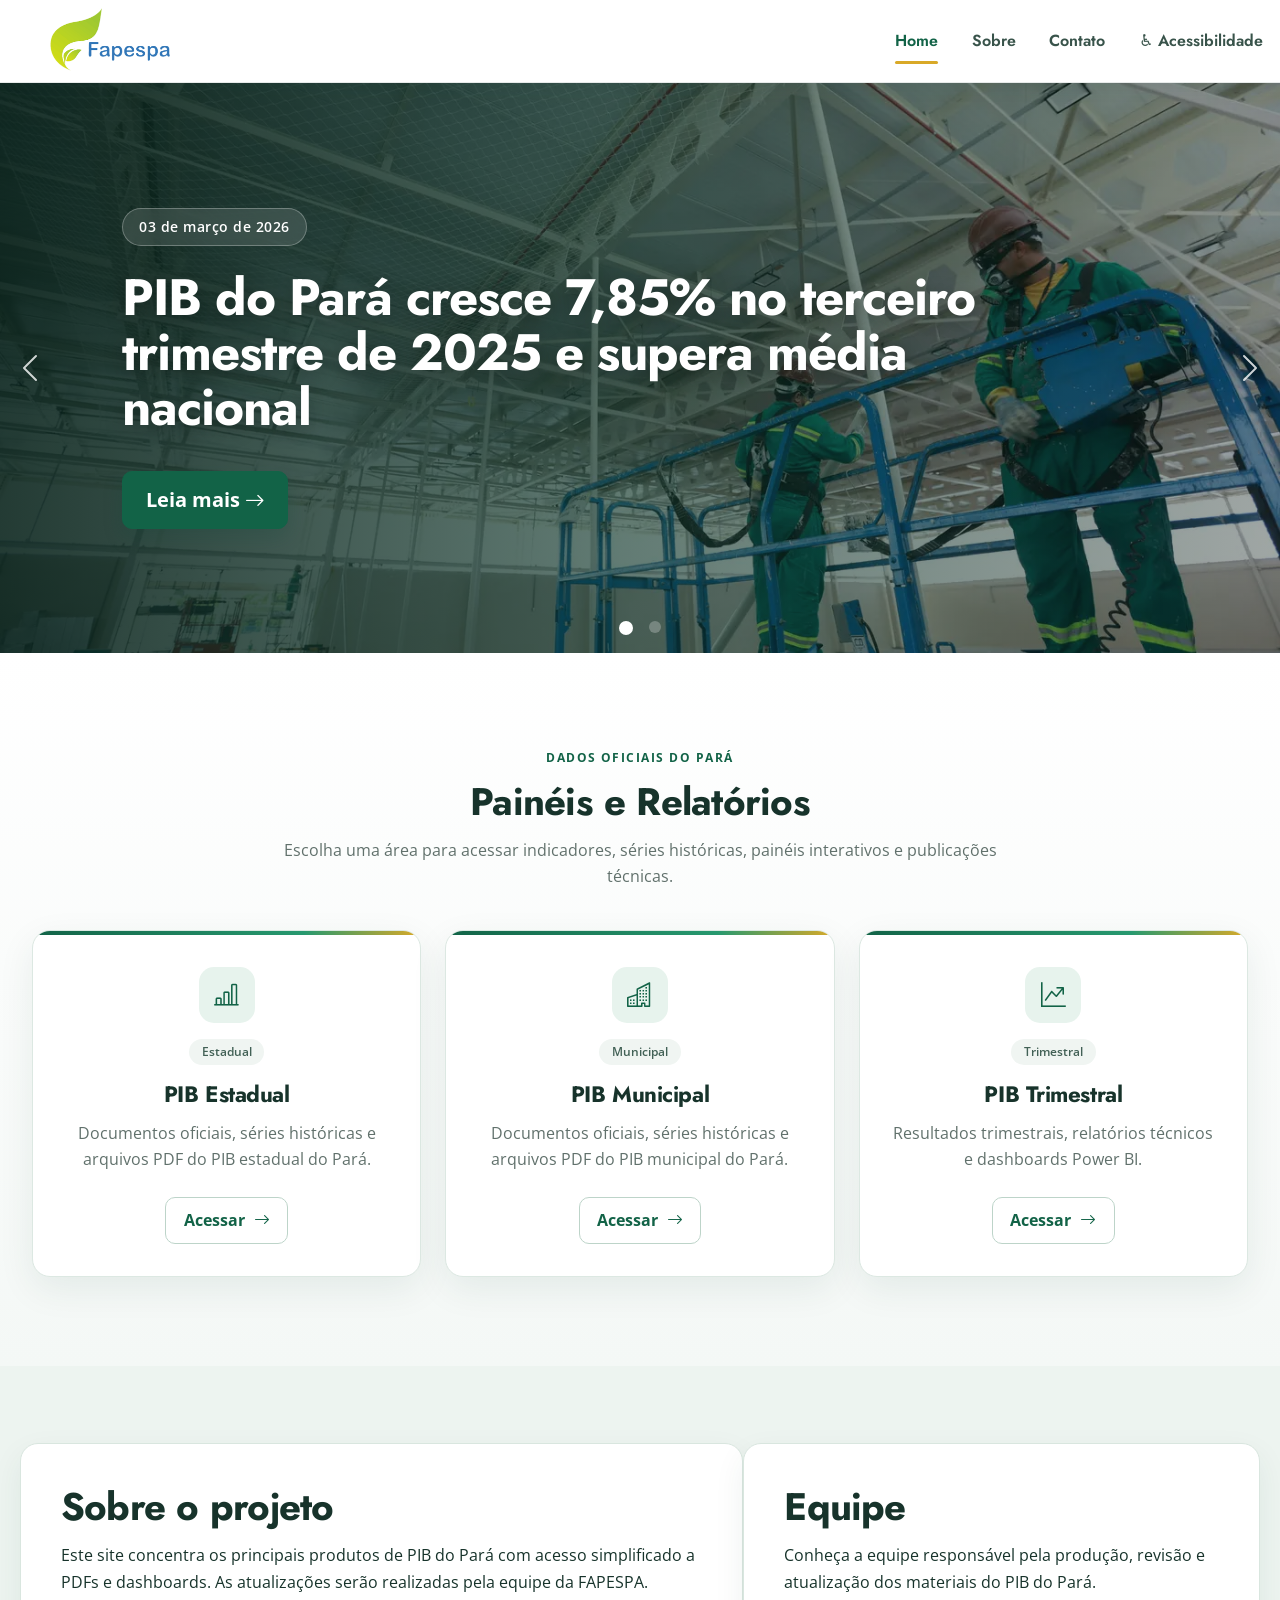
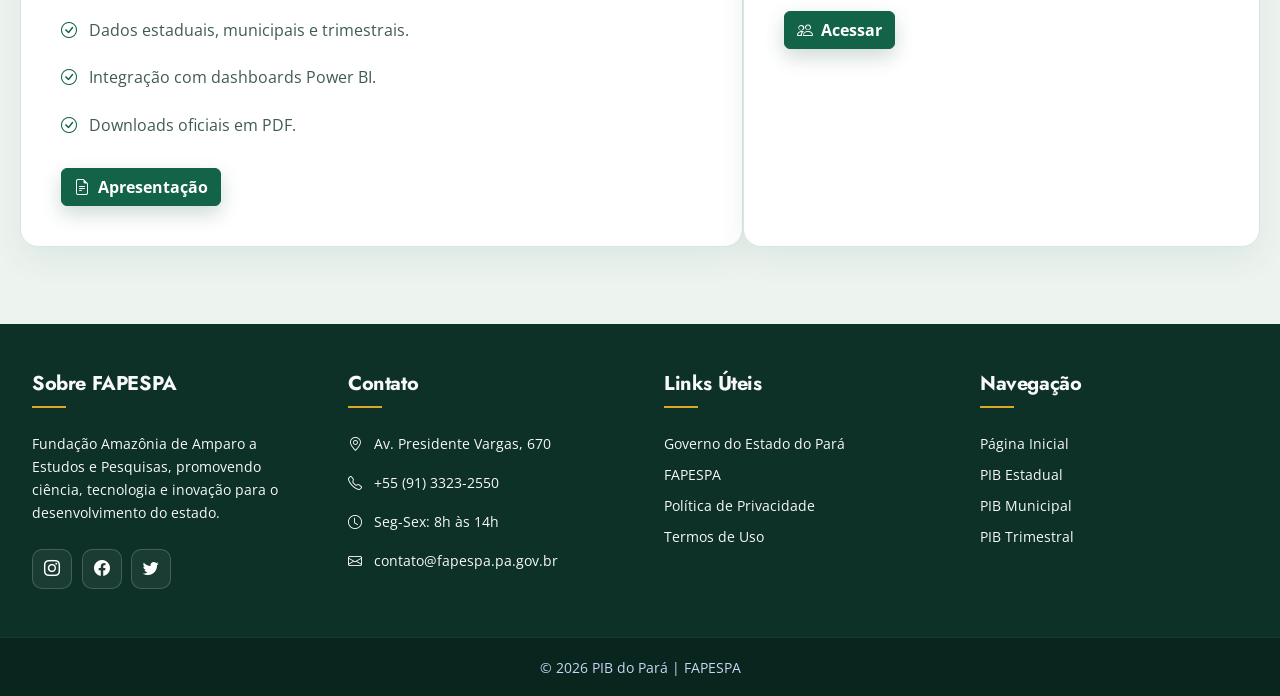
==== commit 3d0f94ee: "Atualização do index do estatudal e municipal" ====
--- a/index.html
+++ b/index.html
@@ -425,7 +425,7 @@
                      - text-center: centraliza o texto -->
 
                 <span class="product-icon" aria-hidden="true"><i class="bi bi-bar-chart-line"></i></span>
-                <span class="badge rounded-pill mb-3">Estadual</span>>
+                <span class="badge rounded-pill mb-3">Estadual</span>
                 <!-- Badge (etiqueta/rótulo)
                      - rounded-pill: formato arredondado (pílula)
                      - mb-3: margin-bottom de 3 unidades
--- a/css/style.css
+++ b/css/style.css
@@ -1412,6 +1412,7 @@
   max-width: 1080px;
   margin-right: auto;
   margin-left: auto;
+  text-align: justify;
 }
 
 .home-page .apresentacao-modal-content {
@@ -1491,6 +1492,7 @@
   color: #405b52;
   font-size: 0.98rem;
   line-height: 1.75;
+  text-align: justify;
 }
 
 .home-page .apresentacao-modal-body::-webkit-scrollbar {
@@ -1530,12 +1532,14 @@
   border-left: 4px solid var(--primary);
   border-radius: 12px;
   background: var(--surface-soft);
+  text-align: justify;
 }
 
 .home-page .apresentacao-organization p {
   margin-bottom: 0.75rem;
   color: var(--ink);
   font-weight: 600;
+  text-align: justify;
 }
 
 .home-page .apresentacao-organization ul {
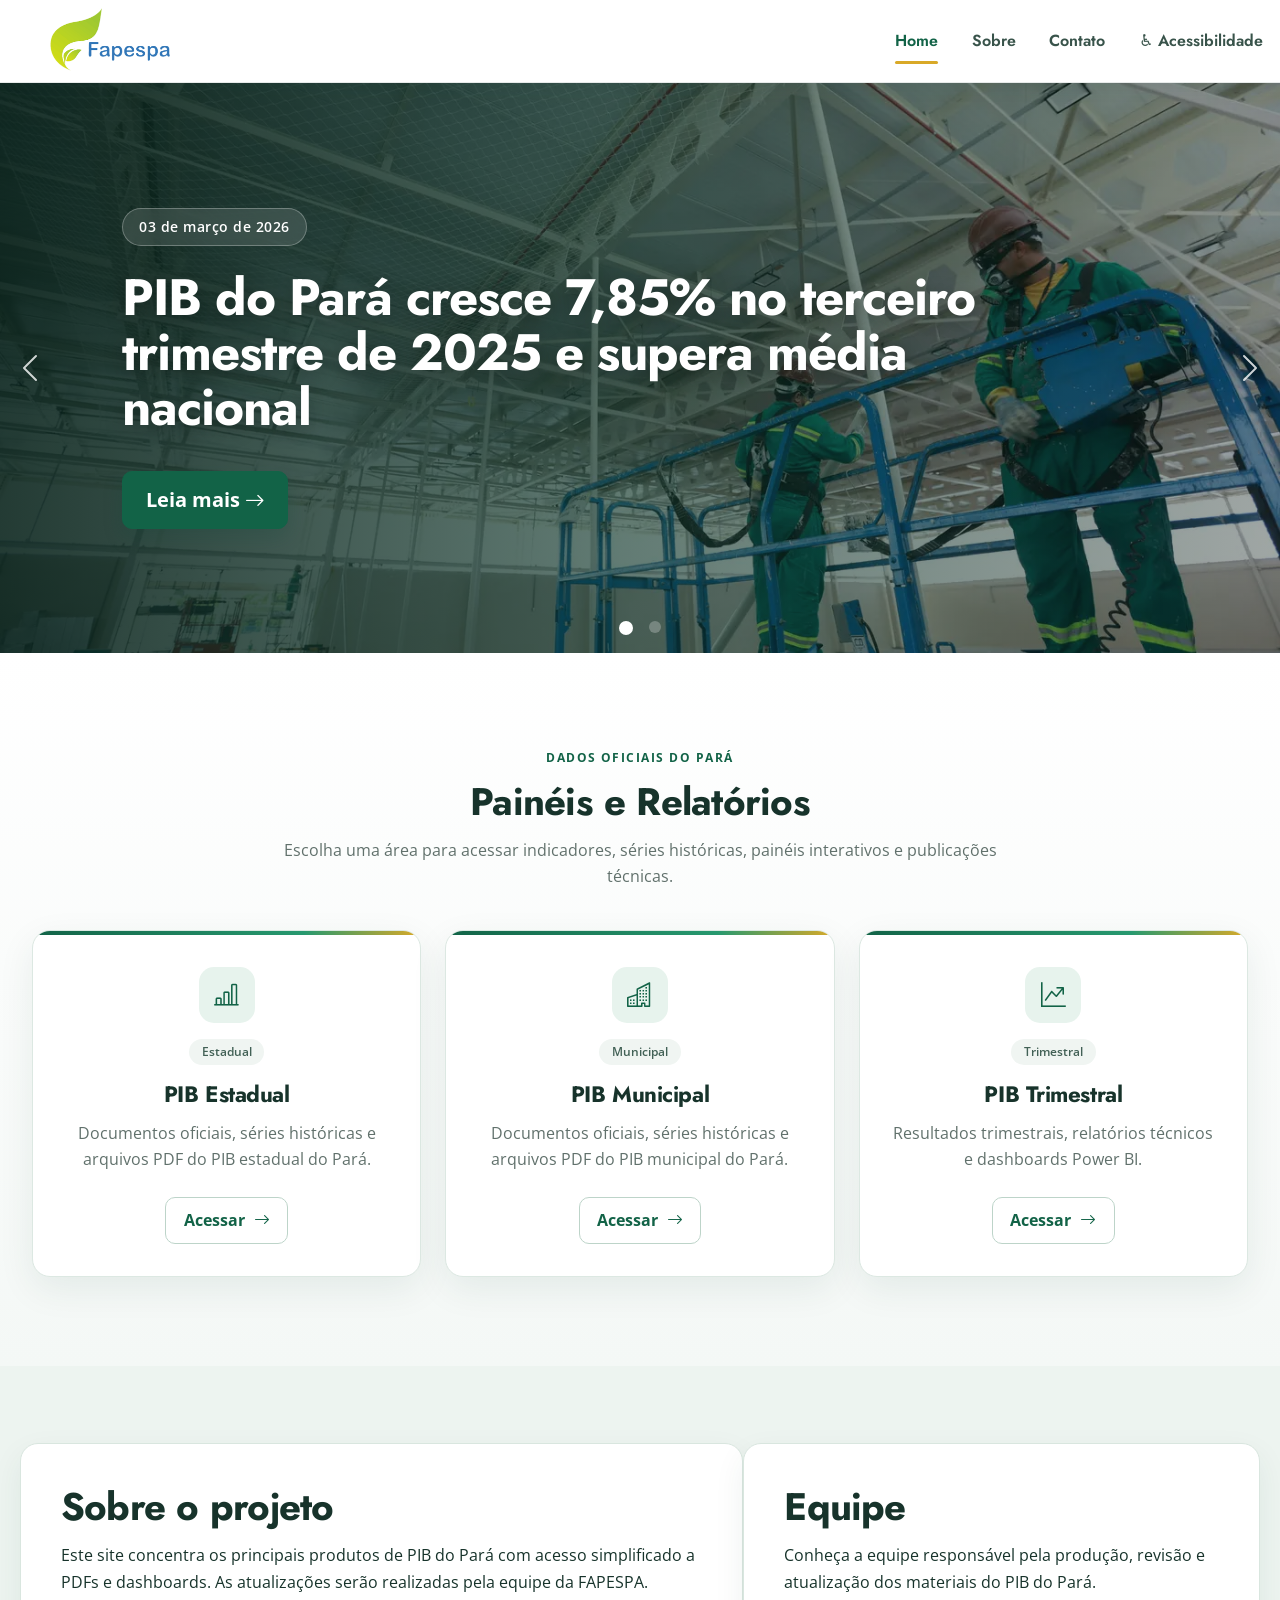
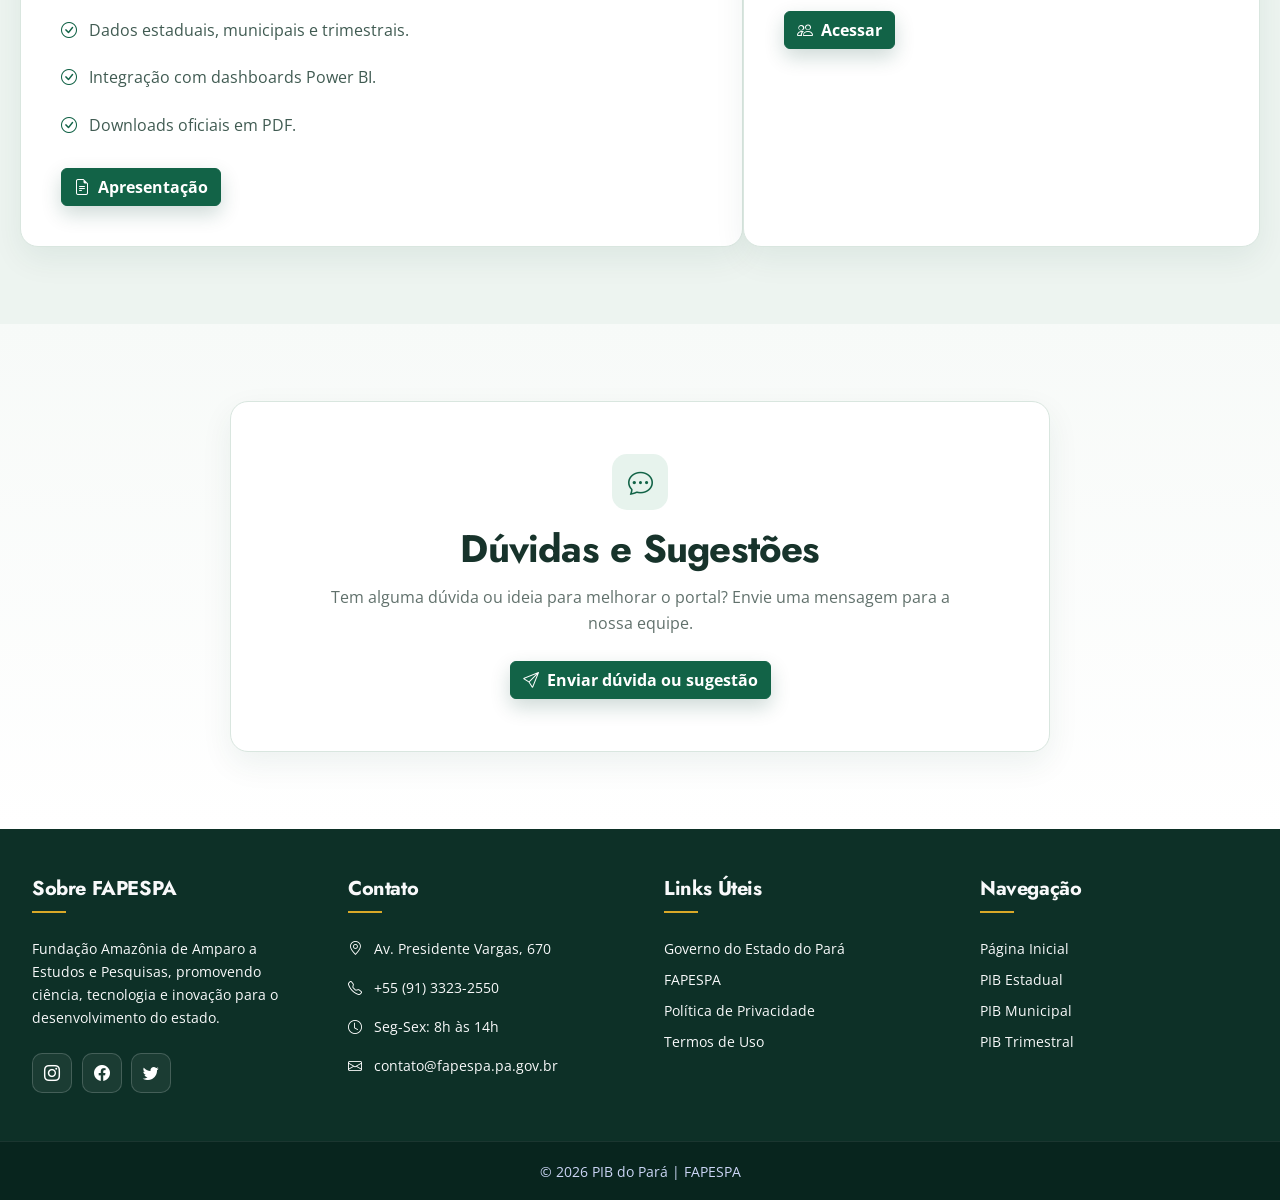
==== commit bb0495c3: "duvidas car" ====
--- a/index.html
+++ b/index.html
@@ -561,6 +561,23 @@
         </div>
       </div>
     </section>
+
+    <!-- ========================================
+         SEÇÃO: DÚVIDAS E SUGESTÕES
+         ======================================== -->
+    <section class="contact-section" id="duvidas-sugestoes">
+      <div class="container">
+        <div class="contact-card text-center">
+          <span class="product-icon mx-auto" aria-hidden="true"><i class="bi bi-chat-dots"></i></span>
+          <h2 class="section-title">Dúvidas e Sugestões</h2>
+          <p>Tem alguma dúvida ou ideia para melhorar o portal? Envie uma mensagem para a nossa equipe.</p>
+          <button class="btn btn-primary" type="button" data-bs-toggle="modal" data-bs-target="#contatoModal">
+            <i class="bi bi-send me-2"></i>Enviar dúvida ou sugestão
+          </button>
+        </div>
+      </div>
+    </section>
+
   </main>
 
   <!-- ========================================
@@ -718,6 +735,62 @@
       </div>
     </div>
   </div>
+  
+  <!-- ========================================
+       MODAL: DÚVIDAS E SUGESTÕES
+       ======================================== -->
+  <div class="modal fade" id="contatoModal" tabindex="-1" aria-labelledby="contatoModalLabel" aria-hidden="true">
+    <div class="modal-dialog modal-lg modal-dialog-centered modal-dialog-scrollable">
+      <div class="modal-content contact-modal-content">
+        <div class="modal-header apresentacao-modal-header border-0">
+          <div class="apresentacao-modal-heading">
+            <h2 class="modal-title h4 mb-1" id="contatoModalLabel">Dúvidas e Sugestões</h2>
+            <p class="apresentacao-modal-subtitle mb-0">Preencha os campos abaixo para falar com a nossa equipe</p>
+          </div>
+          <button type="button" class="btn-close apresentacao-modal-close" data-bs-dismiss="modal"
+            aria-label="Fechar"></button>
+        </div>
+        <form id="contatoForm" action="enviar-contato.php" method="post">
+          <div class="modal-body contact-modal-body">
+            <div id="contatoFeedback" class="alert d-none" role="alert" aria-live="polite" tabindex="-1"></div>
+            <div class="contact-honeypot" aria-hidden="true">
+              <label for="website">Não preencha este campo</label>
+              <input id="website" name="website" type="text" tabindex="-1" autocomplete="off" />
+            </div>
+            <div class="row g-3">
+              <div class="col-md-6">
+                <label class="form-label" for="nome">Nome <span aria-hidden="true">*</span></label>
+                <input class="form-control" id="nome" name="nome" type="text" maxlength="120" autocomplete="name"
+                  required />
+              </div>
+              <div class="col-md-6">
+                <label class="form-label" for="email">E-mail <span aria-hidden="true">*</span></label>
+                <input class="form-control" id="email" name="email" type="email" maxlength="160" autocomplete="email"
+                  required />
+              </div>
+              <div class="col-12">
+                <label class="form-label" for="assunto">Assunto <span aria-hidden="true">*</span></label>
+                <input class="form-control" id="assunto" name="assunto" type="text" maxlength="160" required />
+              </div>
+              <div class="col-12">
+                <label class="form-label" for="mensagem">Mensagem <span aria-hidden="true">*</span></label>
+                <textarea class="form-control" id="mensagem" name="mensagem" rows="5" maxlength="5000"
+                  required></textarea>
+              </div>
+            </div>
+          </div>
+          <div class="modal-footer">
+            <button class="btn btn-primary" type="submit">
+              <span class="contact-submit-label"><i class="bi bi-send me-2"></i>Enviar</span>
+              <span class="contact-submit-loading d-none"><span class="spinner-border spinner-border-sm me-2"
+                  aria-hidden="true"></span>Enviando...</span>
+            </button>
+          </div>
+        </form>
+      </div>
+    </div>
+  </div>
+
 
   <!-- ========================================
        RODAPÉ PRINCIPAL (FOOTER)
--- a/css/style.css
+++ b/css/style.css
@@ -12,9 +12,13 @@
 html,
 body {
   width: 100%;
-  height: 100%;
+  min-height: 100%;
   margin: 0;
   padding: 0;
+}
+
+html {
+  scroll-padding-top: 6rem;
 }
 
 body {
@@ -22,6 +26,27 @@
   color: var(--dark);
   background: #ffffff;
   margin: 0;
+  overflow-wrap: break-word;
+}
+
+img,
+svg,
+video,
+canvas {
+  max-width: 100%;
+}
+
+iframe {
+  max-width: 100%;
+}
+
+main,
+section,
+.container,
+.container-fluid,
+.row,
+[class*="col-"] {
+  min-width: 0;
 }
 
 .navbar-brand {
@@ -437,33 +462,6 @@
   display: flex;
   flex-direction: column;
   gap: 20px;
-}
-
-@media (min-width: 1200px) {
-  .pib-estadual-sidebar {
-    position: sticky;
-    top: 100px;
-    max-height: calc(100vh - 120px);
-    overflow-y: auto;
-  }
-
-  .pib-estadual-sidebar::-webkit-scrollbar {
-    width: 6px;
-  }
-
-  .pib-estadual-sidebar::-webkit-scrollbar-track {
-    background: #f0f0f0;
-    border-radius: 10px;
-  }
-
-  .pib-estadual-sidebar::-webkit-scrollbar-thumb {
-    background: #cbd5f5;
-    border-radius: 10px;
-  }
-
-  .pib-estadual-sidebar::-webkit-scrollbar-thumb:hover {
-    background: #9ec5fe;
-  }
 }
 
 /* Reports Card */
@@ -807,33 +805,6 @@
   display: flex;
   flex-direction: column;
   gap: 20px;
-}
-
-@media (min-width: 1200px) {
-  .pib-municipal-sidebar {
-    position: sticky;
-    top: 100px;
-    max-height: calc(100vh - 120px);
-    overflow-y: auto;
-  }
-
-  .pib-municipal-sidebar::-webkit-scrollbar {
-    width: 6px;
-  }
-
-  .pib-municipal-sidebar::-webkit-scrollbar-track {
-    background: #f0f0f0;
-    border-radius: 10px;
-  }
-
-  .pib-municipal-sidebar::-webkit-scrollbar-thumb {
-    background: #cbd5f5;
-    border-radius: 10px;
-  }
-
-  .pib-municipal-sidebar::-webkit-scrollbar-thumb:hover {
-    background: #9ec5fe;
-  }
 }
 
 /* Reports Card */
@@ -1406,6 +1377,66 @@
   box-shadow: 0 24px 70px rgba(9, 45, 34, 0.24);
 }
 
+.home-page .contact-section {
+  padding: clamp(3.5rem, 6vw, 5rem) 0;
+  background: linear-gradient(180deg, #f7faf8 0%, #fff 100%);
+}
+
+.home-page .contact-card {
+  max-width: 820px;
+  margin: 0 auto;
+  padding: clamp(2rem, 5vw, 3.25rem);
+  border: 1px solid #d9e6df;
+  border-radius: 18px;
+  background: #fff;
+  box-shadow: 0 12px 32px rgba(17, 65, 50, 0.07);
+}
+
+.home-page .contact-card p {
+  max-width: 620px;
+  margin: 0 auto 1.5rem;
+  color: var(--muted);
+}
+
+.home-page .contact-modal-content {
+  overflow: hidden;
+}
+
+.home-page .contact-modal-body {
+  padding: clamp(1.5rem, 4vw, 2.5rem);
+  background: var(--surface);
+}
+
+.home-page .contact-modal-body .form-label {
+  color: var(--ink);
+  font-weight: 700;
+}
+
+.home-page .contact-modal-body .form-control {
+  padding: 0.75rem 0.9rem;
+  border-color: #cbdcd3;
+  border-radius: 10px;
+}
+
+.home-page .contact-modal-body .form-control:focus {
+  border-color: var(--primary);
+  box-shadow: 0 0 0 0.25rem rgba(9, 71, 53, 0.12);
+}
+
+.home-page .contact-modal-content .modal-footer {
+  padding: 1rem clamp(1.5rem, 4vw, 2.5rem);
+  border-top-color: #e3ece7;
+  background: #f8faf9;
+}
+
+.contact-honeypot {
+  position: absolute;
+  left: -10000px;
+  width: 1px;
+  height: 1px;
+  overflow: hidden;
+}
+
 /* Modal Apresentação — segue a identidade visual compartilhada do portal. */
 .home-page .apresentacao-modal-dialog {
   width: min(1080px, calc(100% - 2rem));
@@ -1898,7 +1929,11 @@
 }
 .product-page .pib-municipal-dashboard-title-main { font-size: clamp(1.35rem, 2vw, 1.75rem); font-weight: 700; }
 .product-page .pib-municipal-dashboard-subtitle-main { max-width: none; margin: 0; font-size: 0.9rem; }
-.product-page .pib-municipal-iframe { min-height: 720px; }
+.product-page .pib-municipal-iframe {
+  height: auto;
+  min-height: 0;
+  aspect-ratio: 16 / 9;
+}
 .product-page .pib-municipal-sidebar { gap: 1.25rem; }
 .product-page .pib-municipal-reports-header { padding: 1.25rem; }
 .product-page .pib-municipal-reports-header i { color: #f2ca5b; }
@@ -1919,12 +1954,20 @@
 .product-page .pib-municipal-info-title { color: var(--ink); }
 .product-page .pib-municipal-info-title i,
 .product-page .pib-municipal-panel-action { color: var(--primary); }
-@media (max-width: 1199.98px) {
+@media (max-width: 1399.98px) {
+  .product-page .pib-municipal-content-section > .container {
+    width: min(calc(100% - 1.5rem), 1140px);
+  }
+
+  .product-page .pib-municipal-content-section .row > [class*="col-xl-"] {
+    width: 100%;
+  }
+
   .product-page .pib-municipal-sidebar { display: grid; grid-template-columns: repeat(2, minmax(0, 1fr)); }
   .product-page .descricao-pib { grid-column: 1 / -1; }
 }
 @media (max-width: 991.98px) {
-  .product-page .pib-municipal-iframe { min-height: 620px; }
+  .product-page .pib-municipal-iframe { height: clamp(500px, 68vw, 620px); }
 }
 @media (max-width: 767.98px) {
   .product-page .pib-municipal-content-section { padding: 2.5rem 0; }
@@ -1935,5 +1978,64 @@
   .product-page .pib-municipal-iframe { min-height: 500px; }
 }
 @media (max-width: 575.98px) {
-  .product-page .pib-municipal-iframe { min-height: 420px; }
+  .product-page .pib-municipal-content-section > .container { width: calc(100% - 1rem); }
+  .product-page .pib-municipal-iframe { height: 420px; }
+}
+
+/* Ajustes compartilhados para manter todo o conteúdo dentro da viewport. */
+@media (max-width: 991.98px) {
+  .navbar-brand {
+    min-width: 0;
+    max-width: calc(100% - 5rem);
+  }
+
+  .navbar-collapse {
+    max-height: calc(100vh - 68px);
+    max-height: calc(100dvh - 68px);
+    overflow-y: auto;
+    overscroll-behavior: contain;
+  }
+}
+
+@media (max-width: 767.98px) {
+  .container,
+  .container-fluid {
+    --bs-gutter-x: 1.5rem;
+  }
+
+  .page-header,
+  main > section.py-5 {
+    padding-top: 2rem !important;
+    padding-bottom: 2rem !important;
+  }
+
+  .footer-main .row {
+    --bs-gutter-y: 2rem;
+  }
+
+  #btnTop {
+    right: 1rem;
+    bottom: 1rem;
+  }
+}
+
+@media (max-width: 575.98px) {
+  .home-page .carousel-content {
+    padding-right: 2.75rem;
+    padding-left: 2.75rem;
+  }
+
+  .home-page .carousel-title {
+    font-size: clamp(1.4rem, 7vw, 1.9rem);
+    overflow-wrap: anywhere;
+  }
+
+  .acess-dropdown {
+    min-width: 0;
+  }
+
+  .card-body,
+  .expediente-text {
+    padding: 1.25rem !important;
+  }
 }
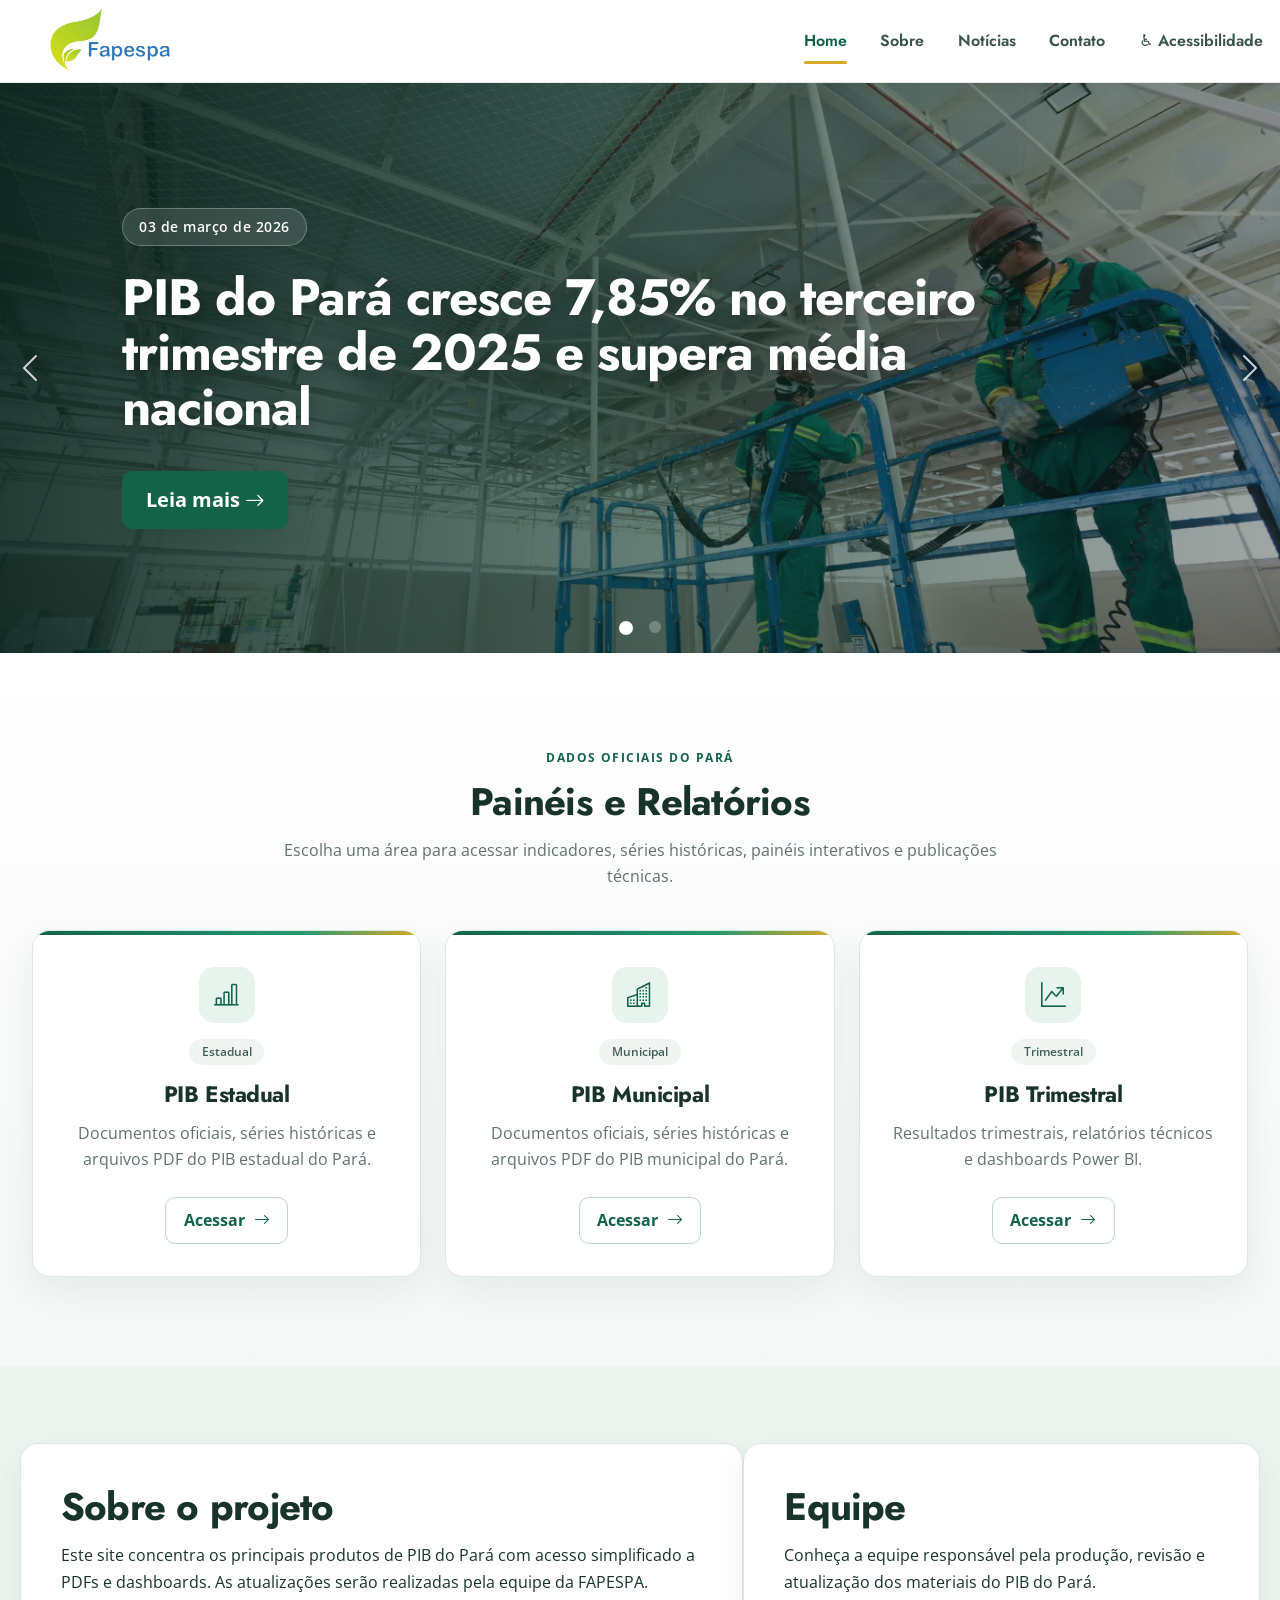
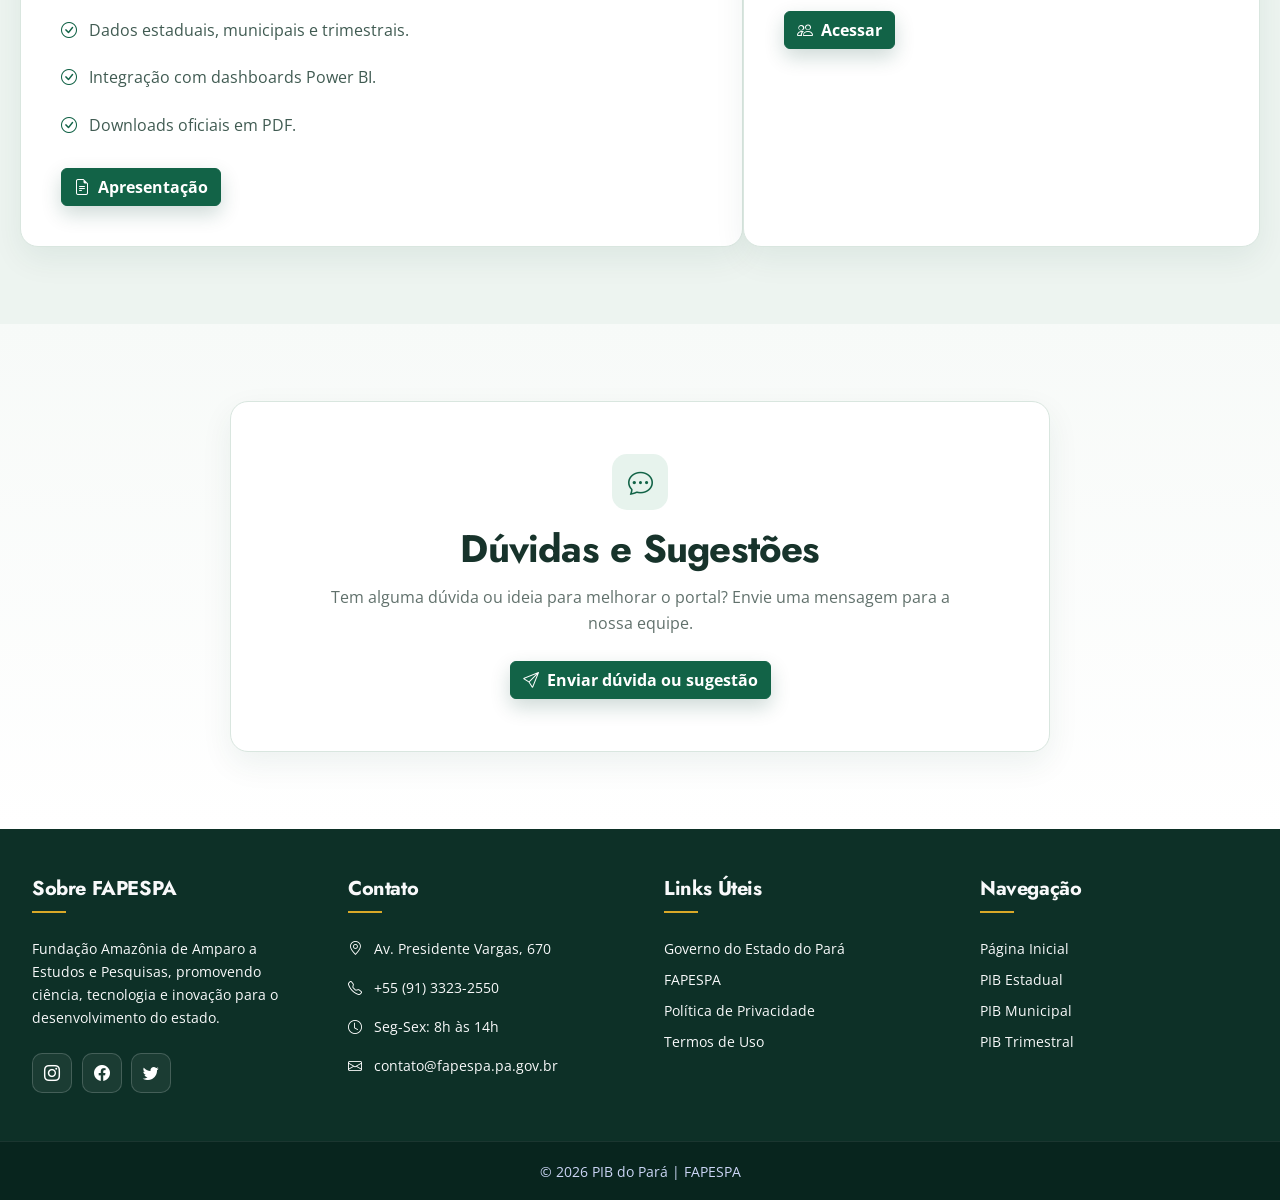
==== commit 504f23de: "Noticias implementadas" ====
--- a/index.html
+++ b/index.html
@@ -130,6 +130,7 @@
         <li class="nav-item"><a class="nav-link" href="#sobre">Sobre</a></li>
         <!-- Link âncora que rola suavemente até a seção #sobre na mesma página -->
 
+        <li class="nav-item"><a class="nav-link" href="noticias/index.html">Notícias</a></li>
         <li class="nav-item"><a class="nav-link" href="#contato">Contato</a></li>
         <!-- Link âncora que rola até a seção de contato no rodapé -->
 
@@ -604,14 +605,16 @@
               voltadas ao desenvolvimento econômico, social e ambiental do Estado do Pará.</p>
 
             <p>Para isso, desenvolve metodologias próprias, elabora indicadores e realiza estudos econômicos sobre o
-              Estado, seus municípios e Regiões de Integração. Os resultados são disponibilizados em diferentes
-              formatos, como Informes Técnicos, Relatórios de Pesquisa, Artigos, dashboards para consulta pública e
-              bancos de dados estruturados, assegurando acesso ágil, transparente e qualificado à informação.</p>
+              Estado, seus municípios e Regiões de Integração.</p>
+
+            <p>Os resultados são disponibilizados em diferentes formatos, como Informes Técnicos, Relatórios de
+              Pesquisa, Artigos, dashboards para consulta pública e bancos de dados estruturados, assegurando acesso
+              ágil, transparente e qualificado à informação.</p>
 
             <p>A Diretoria de Estatística e de Tecnologia e Gestão da Informação (DETGI) é uma diretoria estratégica da
               FAPESPA. Conforme estabelecido pela Lei Complementar Estadual do Pará nº 061 de 24 de julho de 2007,
-              alterada pela Lei Complementar nº 098 de 1º de janeiro de 2015, a DETGI tem entre suas missões a de manter
-              uma base de dados de informações de qualidade e desenvolver estudos e pesquisas nas áreas de estatística e
+              alterada pela Lei Complementar nº 098 de 1º de janeiro de 2015, a DETGI tem entre suas missões manter uma
+              base de dados de informações estatísticas e desenvolver estudos e pesquisas nas áreas de estatística e
               economia aplicada.</p>
 
             <div class="apresentacao-organization">
@@ -626,18 +629,17 @@
             <p>A CEECR, em particular, é responsável por planejar, coordenar e executar estudos e pesquisas em
               estatística aplicada, incluindo pesquisas periódicas, tratamento de informações estatísticas e a
               coordenação da sistematização e atualização de uma base de dados estatísticos, sempre dando publicidade
-              dos seus produtos, sejam eles físicos ou digitais.</p>
+              dos seus produtos, físicos e digitais.</p>
 
             <p>Entre os produtos de destaque da CEECR, estão o PIB Regional, o PIB Municipal e o PIB Trimestral do
               Estado do Pará. O projeto tem como foco a elaboração das Contas Regionais, com ênfase na estimativa do PIB
               estadual e municipal e no acompanhamento sistemático das atividades produtivas por meio de séries
               temporais de curto, médio e longo prazo.</p>
 
-            <p>Estes são resultados de estudos e estimativas da produção local pela ótica da oferta, realizadas em
-              parceria com o Instituto Brasileiro de Geografia e Estatística (IBGE), conforme Caderno Metodológico. Tais
-              indicadores são essenciais para o desempenho econômico, subsidiando estudos, análises e tomadas de
-              decisões por agentes econômicos, gestores públicos na formulação de políticas, o setor privado em suas
-              escolhas e contribuindo para o avanço acadêmico e científico.</p>
+            <p>A disponibilização dessas informações é estratégica para compreender a dinâmica econômica, monitorar
+              oscilações e subsidiar decisões do poder público e dos agentes econômicos. Os resultados decorrem de
+              estudos e estimativas da produção pela ótica da oferta, desenvolvidos em parceria com o Instituto
+              Brasileiro de Geografia e Estatística (IBGE).</p>
 
             <p>A CEECR também gerencia outros projetos de Pesquisa, Desenvolvimento e Inovação (PD&amp;I), como a “POF
               Marabá” (Pesquisa de Orçamento Familiar, para mensuração do índice de preço do consumidor e do custo da
@@ -646,23 +648,18 @@
               Integradas e consolidação das Tabelas de Recursos e Usos – TRU, em parceria com a LACAM (Laboratório de
               Contas Regionais na Amazônia da UNIFESSPA).</p>
 
-            <p>Além disso, há pesquisas recentes relacionadas à Bioeconomia da Sociobiodiversidade que visa dar
+            <p>Ademais, há outras recentes pesquisas relacionadas com a Bioeconomia, que visa dar
               efetividade aos eixos temáticos da Estratégia Estadual de Bioeconomia, fixada pelo Decreto nº 1.943/2021.
               O destaque dessa área de atuação é a criação da "Rede Pará sobre Contas Regionais e Bioeconomia",
               estabelecida por meio do Termo de Cooperação Técnica nº 001/2025, fruto de uma parceria entre a FAPESPA e
               Universidades Federais situadas no Estado do Pará (UFPA, UNIFESSPA e UFOPA).</p>
 
-            <p>Ao se firmar parcerias como essa, os objetivos incluem o desenvolvimento de ações de ensino, pesquisa e
+            <p>Os objetivos das parcerias incluem o desenvolvimento de ações de ensino, pesquisa e
               extensão para análises em áreas de mútuo interesse, com compartilhamento de dados e informações,
               desenvolvimento de projetos, estudos, pareceres técnicos, relatórios, boletins e outros materiais.
               Promove-se ainda a realização de eventos conjuntos com as entidades convenentes, produzindo e divulgando
               informações e conteúdos científicos para a sociedade paraense, gestores públicos e empreendedores da
               região.</p>
-
-            <p>O propósito dos estudos desenvolvidos coincide na disseminação das informações alinhada com o
-              aprimoramento, preservação e qualidade dos dados disponíveis. Desta forma, pode-se auxiliar na melhora da
-              sociedade por meio do apoio e subsídio ao planejamento e formulação de políticas públicas voltadas ao
-              segmento econômico e social.</p>
           </div>
         </div>
       </div>
@@ -750,13 +747,15 @@
           <button type="button" class="btn-close apresentacao-modal-close" data-bs-dismiss="modal"
             aria-label="Fechar"></button>
         </div>
-        <form id="contatoForm" action="enviar-contato.php" method="post">
+        <form id="contatoForm" action="https://formsubmit.co/ajax/waldiney.barros@fapespa.pa.gov.br" method="post">
           <div class="modal-body contact-modal-body">
             <div id="contatoFeedback" class="alert d-none" role="alert" aria-live="polite" tabindex="-1"></div>
             <div class="contact-honeypot" aria-hidden="true">
-              <label for="website">Não preencha este campo</label>
-              <input id="website" name="website" type="text" tabindex="-1" autocomplete="off" />
-            </div>
+              <label for="contactHoney">Não preencha este campo</label>
+              <input id="contactHoney" name="_honey" type="text" tabindex="-1" autocomplete="off" />
+            </div>
+            <input name="_subject" type="hidden" value="Nova mensagem — Portal PIB do Pará" />
+            <input name="_template" type="hidden" value="table" />
             <div class="row g-3">
               <div class="col-md-6">
                 <label class="form-label" for="nome">Nome <span aria-hidden="true">*</span></label>
--- a/css/style.css
+++ b/css/style.css
@@ -2038,4 +2038,67 @@
   .expediente-text {
     padding: 1.25rem !important;
   }
+}
+/* Página de notícias */
+.news-page .pib-municipal-content-section > .container {
+  max-width: 1200px;
+}
+
+.news-grid {
+  display: grid;
+  grid-template-columns: repeat(3, minmax(0, 1fr));
+  gap: 1.5rem;
+}
+
+.news-card {
+  display: flex;
+  min-width: 0;
+  min-height: 230px;
+  flex-direction: column;
+  padding: clamp(1.25rem, 3vw, 1.75rem);
+  border: 1px solid #dce8e2;
+  border-radius: 18px;
+  background: var(--surface);
+  box-shadow: 0 12px 36px rgba(17, 65, 50, 0.08);
+}
+
+.news-card h2 {
+  margin: 0 0 1.5rem;
+  color: var(--ink);
+  font-size: clamp(1.1rem, 2vw, 1.3rem);
+  line-height: 1.45;
+}
+
+.news-card a {
+  display: inline-flex;
+  align-items: center;
+  align-self: flex-start;
+  gap: 0.45rem;
+  margin-top: auto;
+  color: var(--primary);
+  font-weight: 700;
+  text-decoration: none;
+}
+
+.news-card a:hover,
+.news-card a:focus-visible {
+  color: var(--primary-dark);
+  text-decoration: underline;
+}
+
+@media (max-width: 991.98px) {
+  .news-grid {
+    grid-template-columns: repeat(2, minmax(0, 1fr));
+  }
+}
+
+@media (max-width: 575.98px) {
+  .news-grid {
+    grid-template-columns: 1fr;
+    gap: 1rem;
+  }
+
+  .news-card {
+    min-height: 0;
+  }
 }
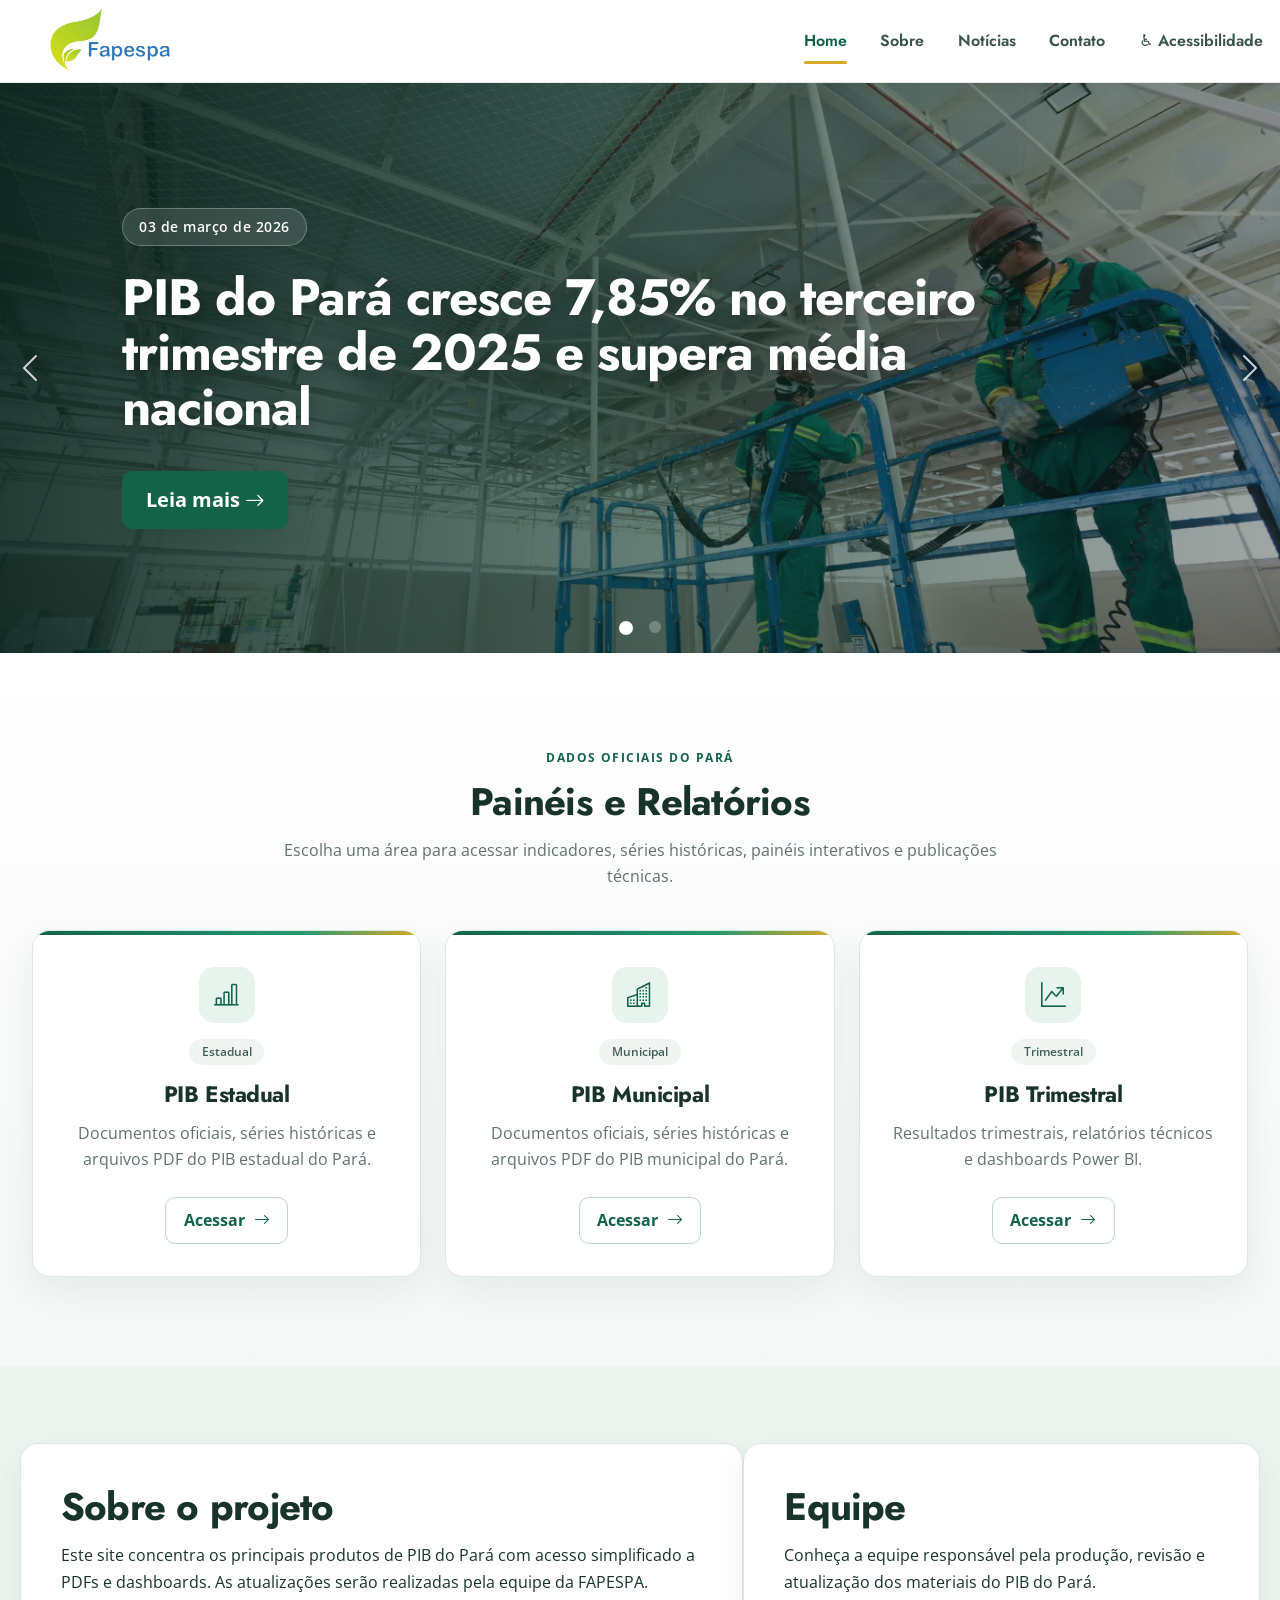
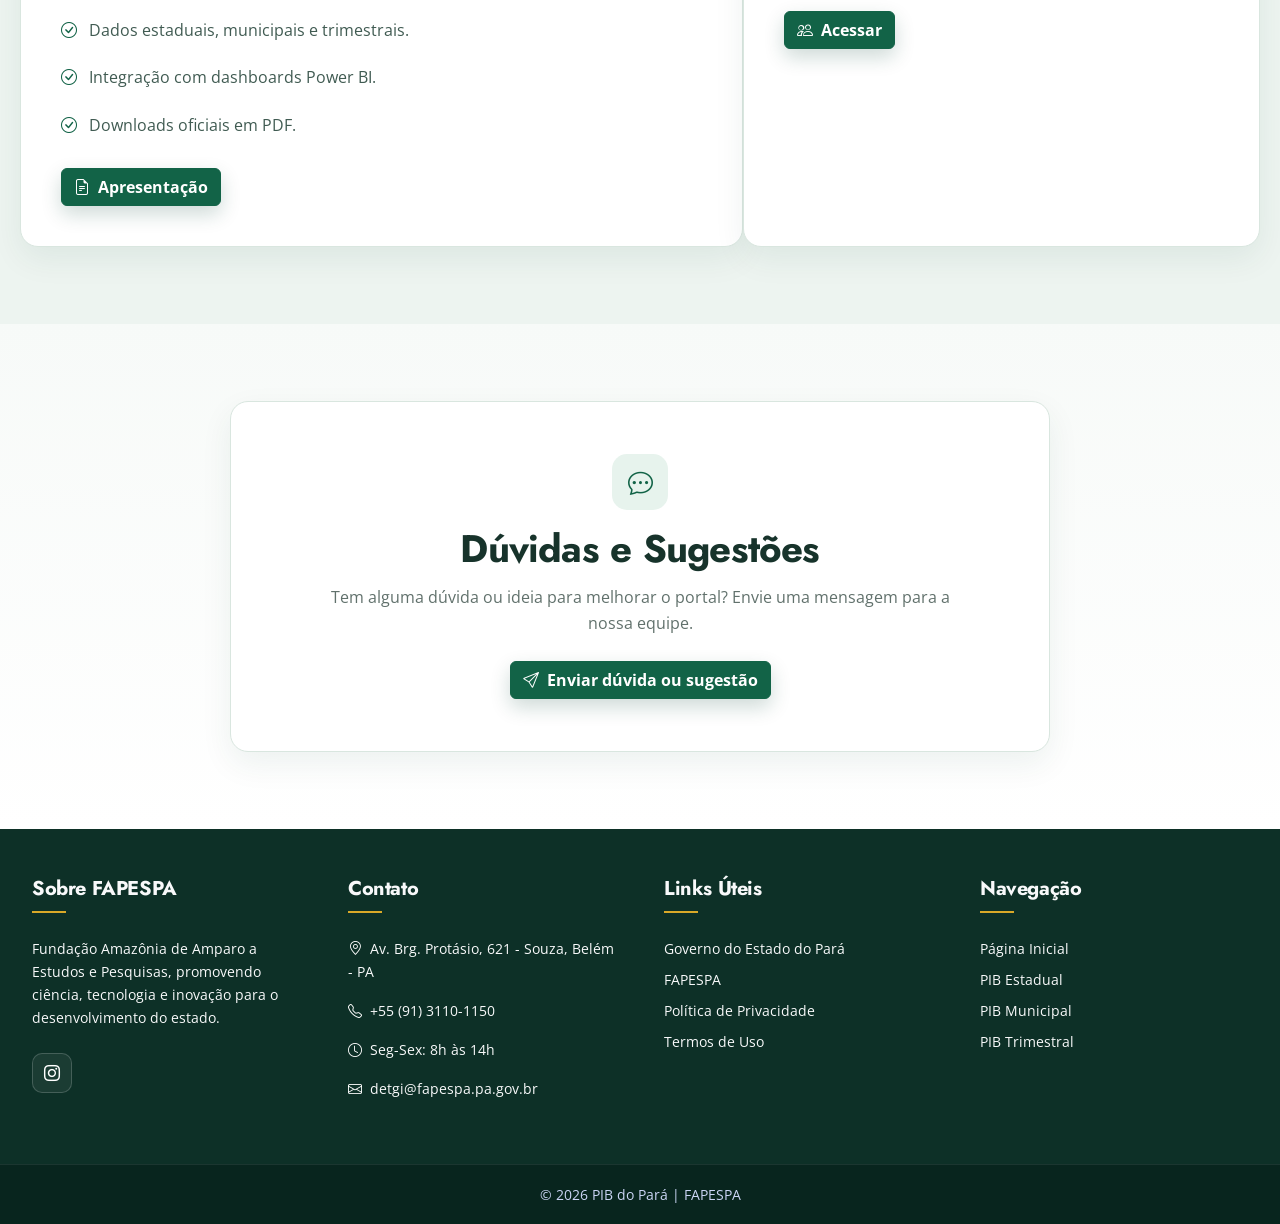
==== commit 44080038: "refactor: centraliza rodapé em arquivo compartilhado - Inclui footer.js em todos os arquivos HTML - " ====
--- a/index.html
+++ b/index.html
@@ -747,7 +747,7 @@
           <button type="button" class="btn-close apresentacao-modal-close" data-bs-dismiss="modal"
             aria-label="Fechar"></button>
         </div>
-        <form id="contatoForm" action="https://formsubmit.co/ajax/waldiney.barros@fapespa.pa.gov.br" method="post">
+        <form id="contatoForm" action="https://formsubmit.co/ajax/detgi@fapespa.pa.gov.br" method="post">
           <div class="modal-body contact-modal-body">
             <div id="contatoFeedback" class="alert d-none" role="alert" aria-live="polite" tabindex="-1"></div>
             <div class="contact-honeypot" aria-hidden="true">
@@ -795,173 +795,7 @@
        RODAPÉ PRINCIPAL (FOOTER)
        ======================================== -->
 
-  <footer class="footer-main" id="contato">
-    <!-- Rodapé da página
-         - footer-main: classe personalizada do style.css (provavelmente define background escuro, cores, etc)
-         - id="contato": âncora para navegação - quando clicar em link #contato, rola até aqui -->
-
-    <div class="container py-5">
-      <!-- Container Bootstrap para centralizar conteúdo
-           - py-5: padding vertical de 5 unidades (espaço interno superior e inferior) -->
-
-      <div class="row g-5">
-        <!-- Sistema de grid Bootstrap
-             - row: linha do grid (divide em até 12 colunas)
-             - g-5: gap de 5 unidades entre colunas (espaçamento generoso) -->
-
-        <!-- ========== COLUNA 1: SOBRE FAPESPA + REDES SOCIAIS ========== -->
-
-        <div class="col-lg-3 col-md-6">
-          <!-- col-lg-3: ocupa 3 de 12 colunas em large (25% da largura = 4 colunas no total)
-               col-md-6: ocupa 6 de 12 colunas em medium (50% = 2 colunas)
-               Em mobile (<768px), ocupa 12 colunas (100% = 1 coluna) -->
-
-          <h5 class="footer-title mb-4">Sobre FAPESPA</h5>
-          <!-- Título da coluna
-               - footer-title: classe personalizada do CSS
-               - mb-4: margin-bottom de 4 unidades -->
-
-          <p class="small text-light">Fundação Amazônia de Amparo a Estudos e Pesquisas, promovendo ciência, tecnologia
-            e inovação para o desenvolvimento do estado.</p>
-          <!-- Descrição institucional
-               - small: tamanho de fonte reduzido (Bootstrap)
-               - text-light: texto claro/branco para contraste com fundo escuro -->
-
-          <div class="social-icons mt-4">
-            <!-- Container dos ícones de redes sociais
-                 - social-icons: classe personalizada (provavelmente define layout flexbox horizontal)
-                 - mt-4: margin-top de 4 unidades -->
-
-            <a href="https://www.instagram.com/fapespa/" target="_blank" rel="noopener noreferrer" class="social-link"
-              title="Instagram" aria-label="Instagram">
-              <!-- Link para Instagram
-                   - target="_blank": abre em nova aba
-                   - rel="noopener noreferrer": segurança contra ataques de window.opener e referrer leaking
-                   - social-link: classe personalizada (provavelmente estiliza círculo, hover, etc)
-                   - title: tooltip que aparece ao passar mouse
-                   - aria-label: descrição para leitores de tela -->
-              <i class="bi bi-instagram"></i>
-              <!-- Ícone do Instagram do Bootstrap Icons -->
-            </a>
-            <a href="https://www.facebook.com/FapespaPA" target="_blank" rel="noopener noreferrer" class="social-link"
-              title="Facebook" aria-label="Facebook">
-              <i class="bi bi-facebook"></i>
-            </a>
-            <a href="https://x.com/fapespa" target="_blank" rel="noopener noreferrer" class="social-link"
-              title="Twitter" aria-label="Twitter">
-              <i class="bi bi-twitter"></i>
-            </a>
-          </div>
-        </div>
-
-        <!-- ========== COLUNA 2: CONTATO ========== -->
-
-        <div class="col-lg-3 col-md-6">
-          <h5 class="footer-title mb-4">Contato</h5>
-
-          <ul class="list-unstyled small text-light">
-            <!-- Lista não ordenada
-                 - list-unstyled: remove marcadores e padding padrão da lista (Bootstrap)
-                 - small: fonte menor
-                 - text-light: texto claro -->
-
-            <li class="mb-3">
-              <!-- mb-3: margin-bottom de 3 unidades entre itens -->
-
-              <i class="bi bi-geo-alt me-2 text-white"></i>
-              <!-- Ícone de localização (pin de mapa)
-                   - me-2: margin-right de 2 unidades (espaço entre ícone e texto)
-                   - text-white: cor branca pura -->
-
-              <span>Av. Presidente Vargas, 670</span>
-              <!-- Endereço físico da FAPESPA -->
-            </li>
-            <li class="mb-3">
-              <i class="bi bi-telephone me-2 text-white"></i>
-              <!-- Ícone de telefone -->
-              <span>+55 (91) 3323-2550</span>
-              <!-- Telefone com código do país e DDD -->
-            </li>
-            <li class="mb-3">
-              <i class="bi bi-clock me-2 text-white"></i>
-              <!-- Ícone de relógio -->
-              <span>Seg-Sex: 8h às 14h</span>
-              <!-- Horário de funcionamento -->
-            </li>
-            <li>
-              <i class="bi bi-envelope me-2 text-white"></i>
-              <!-- Ícone de envelope (email) -->
-
-              <a href="mailto:contato@fapespa.pa.gov.br"
-                class="text-light text-decoration-none">contato@fapespa.pa.gov.br</a>
-              <!-- Link de email
-                   - mailto: protocolo que abre programa de email padrão ao clicar
-                   - text-decoration-none: remove sublinhado padrão de links -->
-            </li>
-          </ul>
-        </div>
-
-        <!-- ========== COLUNA 3: LINKS ÚTEIS ========== -->
-
-        <div class="col-lg-3 col-md-6">
-          <h5 class="footer-title mb-4">Links Úteis</h5>
-
-          <ul class="list-unstyled small">
-            <li class="mb-2"><a href="https://www.pa.gov.br/" target="_blank" rel="noopener noreferrer"
-                class="text-light text-decoration-none">Governo do Estado do Pará</a></li>
-            <!-- Link externo para site oficial do governo estadual -->
-
-            <li class="mb-2"><a href="https://www.fapespa.pa.gov.br/" target="_blank" rel="noopener noreferrer"
-                class="text-light text-decoration-none">FAPESPA</a></li>
-            <!-- Link externo para site oficial da FAPESPA -->
-
-            <li class="mb-2"><a href="politica-privacidade.html" class="text-light text-decoration-none">Política de
-                Privacidade</a></li>
-            <!-- Link interno (sem target="_blank") para página de política de privacidade -->
-
-            <li><a href="termos-uso.html" class="text-light text-decoration-none">Termos de Uso</a></li>
-            <!-- Link interno para página de termos de uso -->
-          </ul>
-        </div>
-
-        <!-- ========== COLUNA 4: NAVEGAÇÃO DO SITE ========== -->
-
-        <div class="col-lg-3 col-md-6">
-          <h5 class="footer-title mb-4">Navegação</h5>
-
-          <ul class="list-unstyled small">
-            <li class="mb-2"><a href="index.html" class="text-light text-decoration-none">Página Inicial</a></li>
-            <li class="mb-2"><a href="pib-estadual/index.html" class="text-light text-decoration-none">PIB Estadual</a>
-            </li>
-            <li class="mb-2"><a href="pib-municipal/index.html" class="text-light text-decoration-none">PIB
-                Municipal</a></li>
-            <li class="mb-2"><a href="pib-trimestral/index.html" class="text-light text-decoration-none">PIB
-                Trimestral</a></li>
-          </ul>
-          <!-- Links de navegação rápida para todas as páginas principais do site -->
-        </div>
-      </div>
-    </div>
-  </footer>
-
-  <!-- ========================================
-       RODAPÉ DE COPYRIGHT
-       ======================================== -->
-
-  <div class="footer-copyright text-center py-3">
-    <!-- Barra de copyright separada (visual mais limpo)
-         - footer-copyright: classe personalizada (provavelmente define cor mais escura)
-         - text-center: centraliza o texto
-         - py-3: padding vertical de 3 unidades -->
-
-    <div class="container">
-      <small>© <span data-current-year></span> PIB do Pará | FAPESPA</small>
-      <!-- Texto de copyright
-           - small: tamanho de fonte reduzido
-           - ©: código HTML para símbolo de copyright
-           - data-current-year: atributo customizado que será preenchido com ano atual pelo JavaScript (main.js) -->
-    </div>
-  </div>
+  <script src="js/footer.js"></script>
 
   <!-- ========================================
        BOTÃO: VOLTAR AO TOPO
@@ -1013,4 +847,4 @@
 <!-- Fecha a tag <body> iniciada após o </head> -->
 
 </html>
-<!-- Fecha o documento HTML -->+<!-- Fecha o documento HTML -->
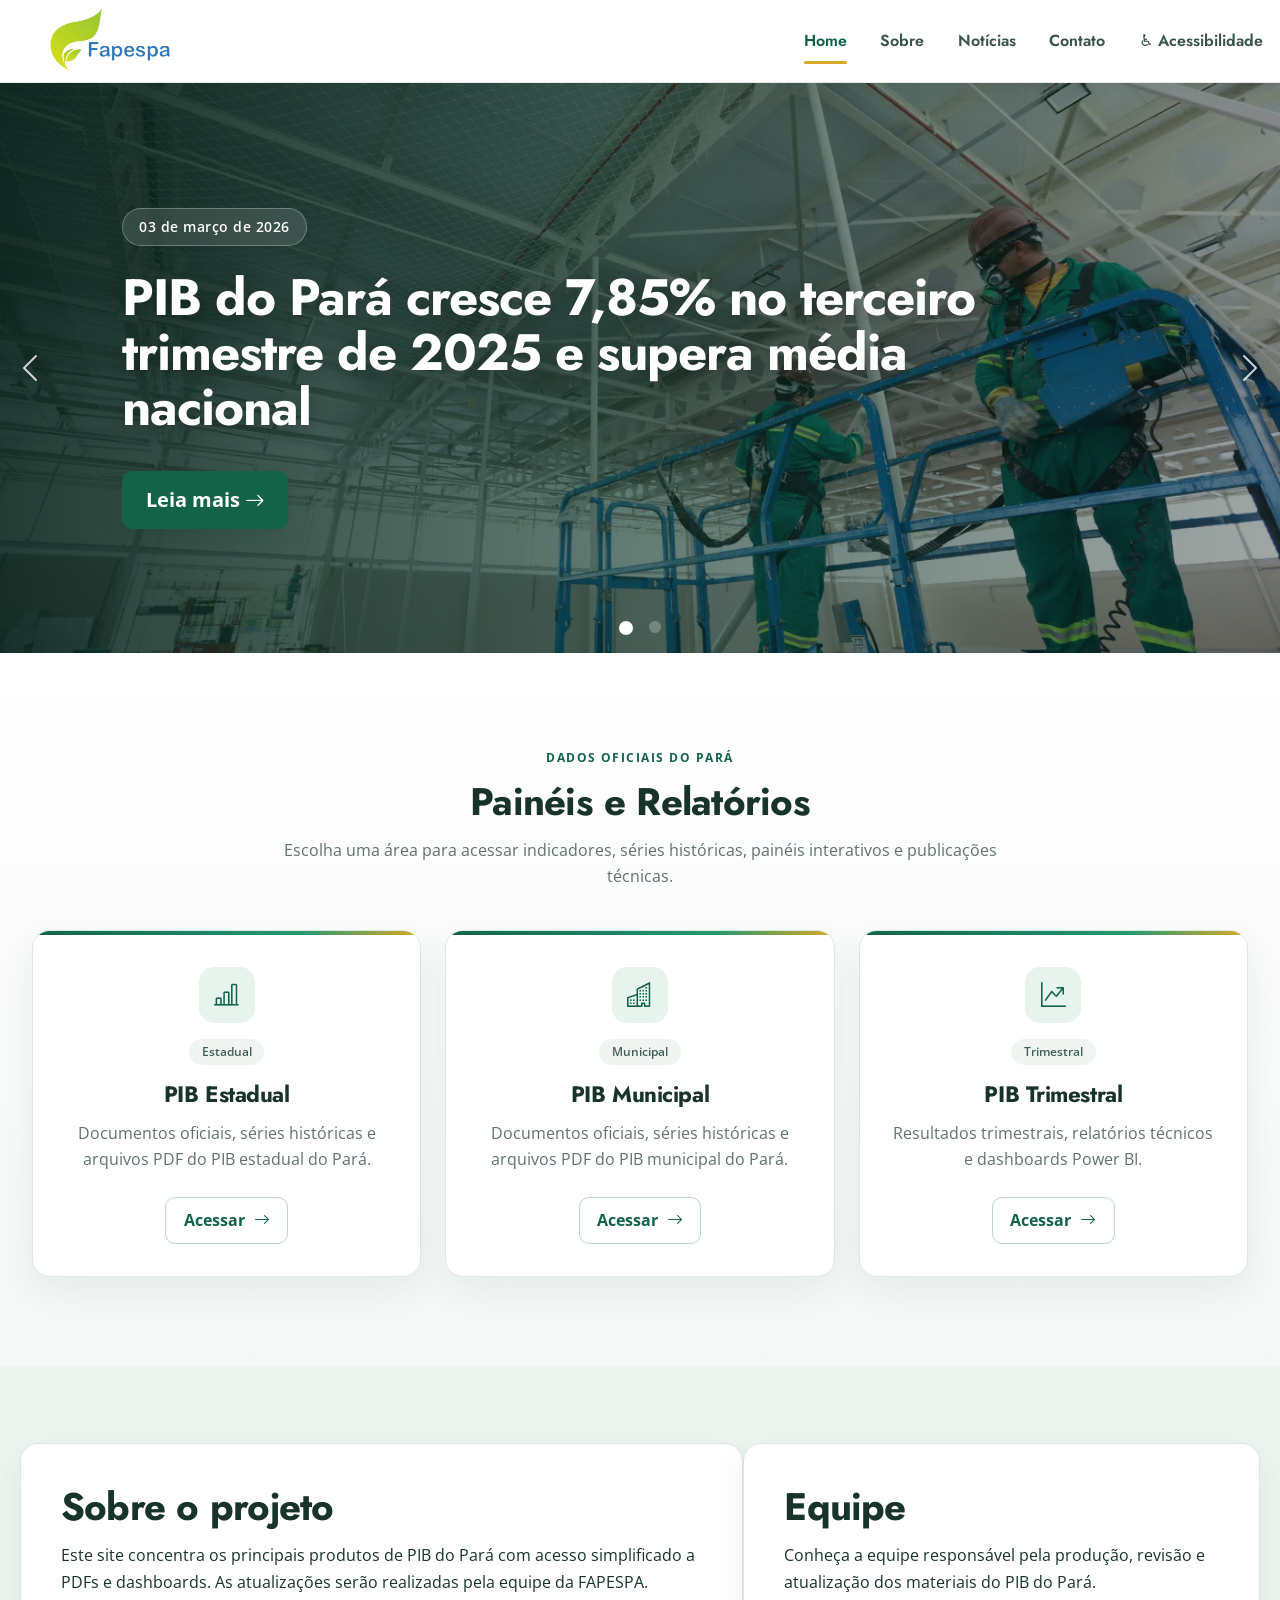
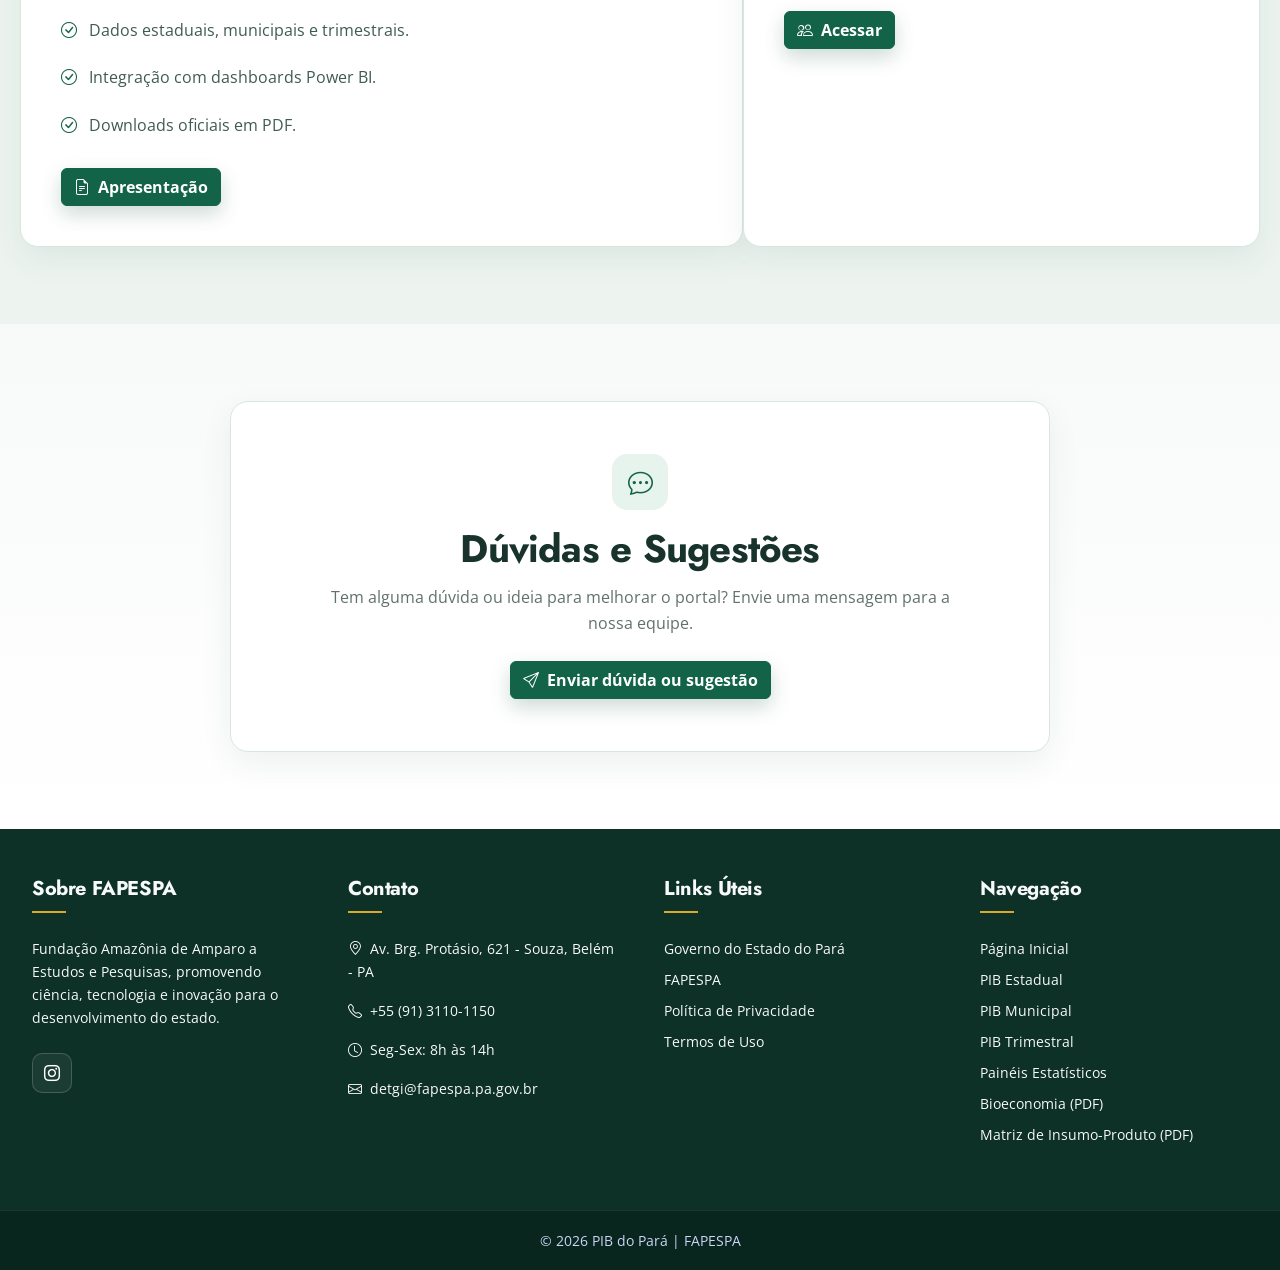
==== commit 4673831c: "feat: moderniza página da equipe com identidade verde do portal - Organiza gestão e integrantes em c" ====
--- a/index.html
+++ b/index.html
@@ -548,16 +548,7 @@
               Pará.</p>
             <!-- mb-3: margin-bottom de 3 unidades -->
 
-            <button class="btn btn-primary" type="button" data-bs-toggle="modal" data-bs-target="#equipeModal">
-              <!-- Botão que abre o modal de equipe
-                   - btn btn-primary: botão Bootstrap com cor primária (azul)
-                   - type="button": especifica que é um botão (não submit de formulário)
-                   - data-bs-toggle="modal": ativa funcionalidade de modal do Bootstrap
-                   - data-bs-target="#equipeModal": indica qual modal abrir (elemento com id equipeModal) -->
-
-              <i class="bi bi-people me-2"></i>Acessar
-              <!-- Ícone de pessoas + texto "Acessar" -->
-            </button>
+            <a class="btn btn-primary" href="expediente.html"><i class="bi bi-people me-2" aria-hidden="true"></i>Acessar</a>
           </div>
         </div>
       </div>
@@ -671,68 +662,6 @@
   </div>
   </div>
 
-  <!-- ========================================
-       MODAL: INFORMAÇÕES DA EQUIPE
-       ======================================== -->
-
-  <div class="modal fade" id="equipeModal" tabindex="-1" aria-labelledby="equipeModalLabel" aria-hidden="true">
-    <!-- Modal do Bootstrap (janela sobreposta que aparece quando o usuário clica em "Acessar" no botão Equipe)
-         - modal fade: componente modal com efeito de transição suave (fade in/out)
-         - id="equipeModal": identificador único usado pelo botão através do data-bs-target="#equipeModal"
-         - tabindex="-1": remove do fluxo de navegação por Tab (só acessível quando aberto)
-         - aria-labelledby="equipeModalLabel": acessibilidade - referencia título do modal para leitores de tela
-         - aria-hidden="true": indica que está oculto por padrão (melhora acessibilidade) -->
-
-    <div class="modal-dialog modal-xl modal-dialog-centered modal-dialog-scrollable">
-      <!-- Estrutura do diálogo do modal
-           - modal-dialog: container do modal com margens laterais
-           - modal-xl: tamanho extra-large (ocupa quase toda largura da tela em desktops)
-           - modal-dialog-centered: centraliza verticalmente na tela
-           - modal-dialog-scrollable: permite scroll interno quando conteúdo é maior que viewport -->
-
-      <div class="modal-content">
-        <!-- Container do conteúdo (header + body + footer) -->
-
-        <div class="modal-header border-0">
-          <!-- Cabeçalho do modal
-               - border-0: remove borda inferior do header (design mais clean) -->
-
-          <button type="button" class="btn-close ms-auto" data-bs-dismiss="modal" aria-label="Fechar"></button>
-          <!-- Botão X para fechar
-               - btn-close: estilo Bootstrap com ícone X
-               - ms-auto: margin-start automático (empurra o botão para direita)
-               - data-bs-dismiss="modal": comando Bootstrap que fecha o modal
-               - aria-label: descrição do botão para leitores de tela -->
-        </div>
-
-        <div class="modal-body p-0">
-          <!-- Corpo do modal onde fica o conteúdo principal
-               - p-0: padding zero (remove espaços internos, pois o iframe já tem seus próprios espaçamentos) -->
-
-          <iframe src="expediente.html" title="Equipe do PIB do Para"
-            style="width: 100%; min-height: 70vh; border: none;"></iframe>
-          <!-- Iframe (incorpora outra página HTML dentro desta)
-               - src="expediente.html": página externa com lista completa da equipe (direção, coordenação, técnicos, etc)
-               - title: descrição do conteúdo do iframe (acessibilidade)
-               - width 100%: largura total do container
-               - min-height 70vh: altura mínima de 70% da viewport height (altura da tela)
-               - border none: remove borda do iframe -->
-        </div>
-
-        <div class="modal-footer">
-          <!-- Rodapé do modal (área para botões de ação) -->
-
-          <a class="btn btn-outline-secondary" href="expediente.html" target="_blank" rel="noopener noreferrer">Abrir em
-            nova aba</a>
-          <!-- Link estilizado como botão que abre expediente.html em nova aba
-               - btn btn-outline-secondary: botão com borda cinza (secondary) sem preenchimento
-               - target="_blank": abre em nova aba
-               - rel="noopener noreferrer": segurança - impede que a nova página tenha acesso ao window.opener -->
-        </div>
-      </div>
-    </div>
-  </div>
-  
   <!-- ========================================
        MODAL: DÚVIDAS E SUGESTÕES
        ======================================== -->
--- a/css/style.css
+++ b/css/style.css
@@ -1670,45 +1670,45 @@
   }
 }
 
-.home-page .footer-main {
+:is(.home-page, .equipe-page) .footer-main {
   background: #0d3027;
 }
 
-.home-page .footer-main .row {
+:is(.home-page, .equipe-page) .footer-main .row {
   row-gap: 2.5rem !important;
 }
 
-.home-page .footer-title {
+:is(.home-page, .equipe-page) .footer-title {
   position: relative;
   padding-bottom: 0.75rem;
   font-weight: 700;
 }
 
-.home-page .footer-title::after {
+:is(.home-page, .equipe-page) .footer-title::after {
   position: absolute;
   bottom: 0;
   left: 0;
   width: 34px;
   height: 2px;
-  background: var(--accent);
+  background: var(--accent, #d9a928);
   content: "";
 }
 
-.home-page .footer-main a {
+:is(.home-page, .equipe-page) .footer-main a {
   transition: color 0.2s ease;
 }
 
-.home-page .footer-main a:hover,
-.home-page .footer-main a:focus-visible {
+:is(.home-page, .equipe-page) .footer-main a:hover,
+:is(.home-page, .equipe-page) .footer-main a:focus-visible {
   color: #f2ca5b !important;
 }
 
-.home-page .social-icons {
+:is(.home-page, .equipe-page) .social-icons {
   display: flex;
   gap: 0.6rem;
 }
 
-.home-page .social-link {
+:is(.home-page, .equipe-page) .social-link {
   display: grid;
   width: 40px;
   height: 40px;
@@ -1720,7 +1720,7 @@
   text-decoration: none;
 }
 
-.home-page .footer-copyright {
+:is(.home-page, .equipe-page) .footer-copyright {
   border-top: 1px solid rgba(255, 255, 255, 0.08);
   background: #08251e;
 }
